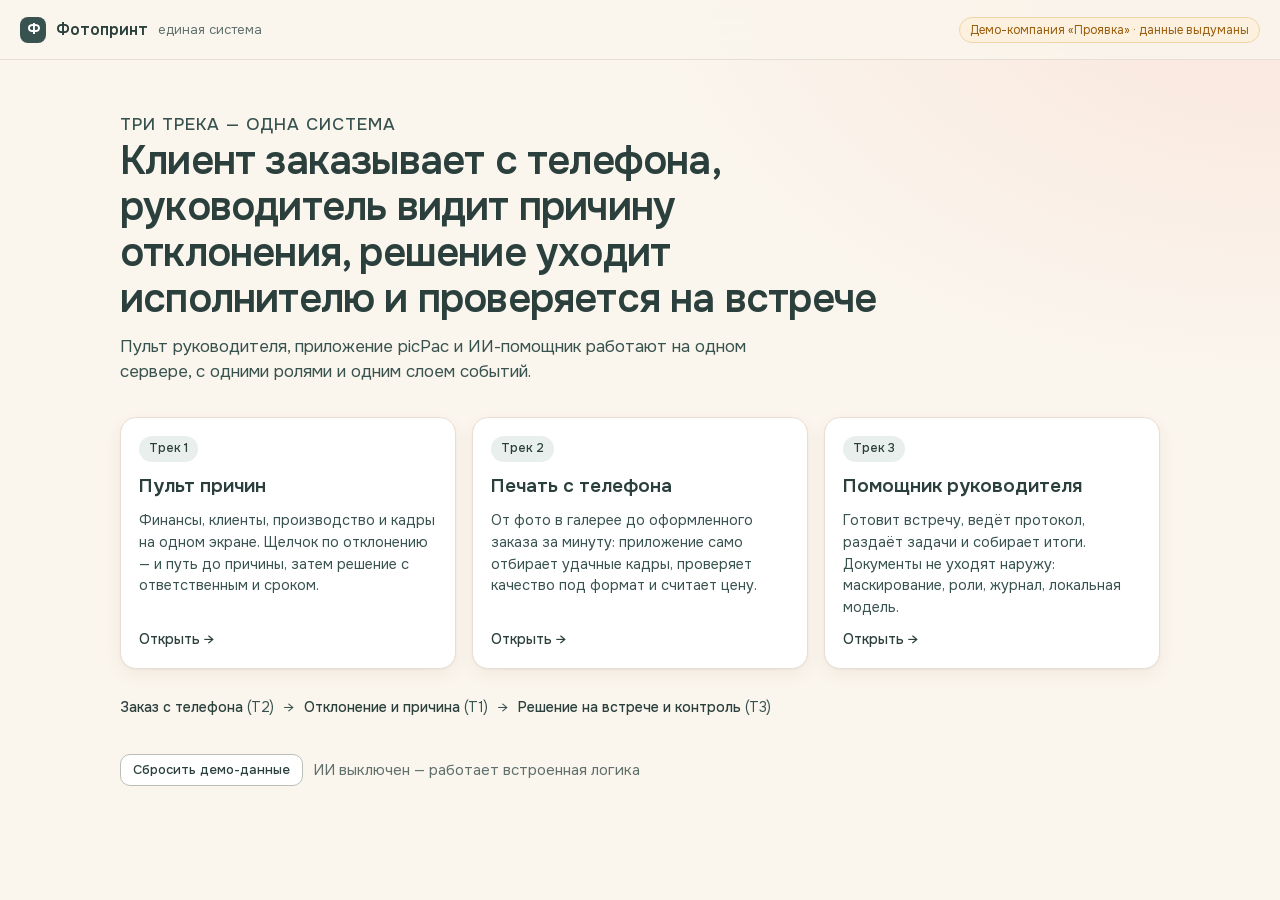
==== index.html @ 15858783 "Единая система для «Фотопринт»: основа пульта, приложения picPac и помощника Общий сервер со входом " ====
<!doctype html>
<html lang="ru">
<head>
<meta charset="utf-8">
<meta name="viewport" content="width=device-width, initial-scale=1">
<title>Фотопринт · единая система</title>
<link rel="stylesheet" href="/shared/fonts/fonts.css">
<link rel="stylesheet" href="/shared/ui.css">
<style>
  main { max-width: 1080px; margin: 0 auto; padding: 40px 20px 60px; }
  .hero h1 { font-size: clamp(28px, 4vw, 40px); line-height: 1.15; font-weight: 600; letter-spacing: -.02em; max-width: 760px; }
  .hero p { margin-top: 12px; font-size: 17px; color: var(--ink2); max-width: 680px; }
  .tracks { margin-top: 32px; display: grid; grid-template-columns: repeat(3, 1fr); gap: 16px; }
  .track { display: flex; flex-direction: column; gap: 10px; text-decoration: none; color: inherit; transition: transform .15s var(--ease), box-shadow .15s; }
  .track:hover { transform: translateY(-2px); box-shadow: var(--pop); }
  .track .chip { align-self: flex-start; }
  .track h2 { font-size: 19px; font-weight: 600; }
  .track p { color: var(--ink2); font-size: 14.5px; flex: 1; }
  .track .go { color: var(--accent-ink); font-weight: 500; font-size: 14px; }
  .flow { margin-top: 28px; display: grid; grid-template-columns: repeat(5, auto); align-items: center; gap: 10px; justify-content: start; font-size: 14px; color: var(--ink2); }
  .flow b { color: var(--ink); font-weight: 500; }
  .foot { margin-top: 36px; display: flex; gap: 10px; flex-wrap: wrap; align-items: center; }
  @media (max-width: 860px) { .tracks { grid-template-columns: 1fr; } .flow { grid-template-columns: 1fr; } .flow .arr { display: none; } }
</style>
</head>
<body>
<header class="topbar">
  <a class="brand" href="/"><span class="brand-dot">Ф</span>Фотопринт <small>единая система</small></a>
  <span class="spacer"></span>
  <span class="demo-badge">Демо-компания «Проявка» · данные выдуманы</span>
</header>
<main>
  <section class="hero">
    <p class="eyebrow">Три трека — одна система</p>
    <h1>Клиент заказывает с телефона, руководитель видит причину отклонения, решение уходит исполнителю и проверяется на встрече</h1>
    <p>Пульт руководителя, приложение picPac и ИИ-помощник работают на одном сервере, с одними ролями и одним слоем событий.</p>
  </section>

  <div class="tracks">
    <a class="card track" href="/t1/">
      <span class="chip chip-accent">Трек 1</span>
      <h2>Пульт причин</h2>
      <p>Финансы, клиенты, производство и кадры на одном экране. Щелчок по отклонению — и путь до причины, затем решение с ответственным и сроком.</p>
      <span class="go">Открыть →</span>
    </a>
    <a class="card track" href="/t2/">
      <span class="chip chip-accent">Трек 2</span>
      <h2>Печать с телефона</h2>
      <p>От фото в галерее до оформленного заказа за минуту: приложение само отбирает удачные кадры, проверяет качество под формат и считает цену.</p>
      <span class="go">Открыть →</span>
    </a>
    <a class="card track" href="/t3/">
      <span class="chip chip-accent">Трек 3</span>
      <h2>Помощник руководителя</h2>
      <p>Готовит встречу, ведёт протокол, раздаёт задачи и собирает итоги. Документы не уходят наружу: маскирование, роли, журнал, локальная модель.</p>
      <span class="go">Открыть →</span>
    </a>
  </div>

  <div class="flow" aria-label="Как связаны треки">
    <span><b>Заказ с телефона</b> (Т2)</span><span class="arr">→</span>
    <span><b>Отклонение и причина</b> (Т1)</span><span class="arr">→</span>
    <span><b>Решение на встрече и контроль</b> (Т3)</span>
  </div>

  <div class="foot">
    <button class="btn btn-sm" id="reset">Сбросить демо-данные</button>
    <span class="faint" id="ai">Проверяю ИИ…</span>
  </div>
</main>
<script src="/shared/company.js"></script>
<script src="/shared/api.js"></script>
<script>
  api.health().then((h) => {
    const m = { cloud: 'ИИ: облако (' + (h.cloud_model || '') + ')', local: 'ИИ: локальная модель', off: 'ИИ выключен — работает встроенная логика' };
    document.getElementById('ai').textContent = m[h.mode] || 'Сервер не отвечает';
  });
  document.getElementById('reset').onclick = async () => { await api.reset(); toast('Демо-данные восстановлены'); };
</script>
</body>
</html>
---- shared/fonts/fonts.css ----
/* Onest и JetBrains Mono (SIL Open Font License 1.1) — копия с Google Fonts на своём сервере:
   посетитель не отправляет свой IP в Google. Браузер качает только нужные алфавиты (unicode-range). */
/* cyrillic-ext */
@font-face {
  font-family: 'JetBrains Mono';
  font-style: normal;
  font-weight: 400;
  font-display: swap;
  src: url(./jetbrainsmono-a07c36cf8a.woff2) format('woff2');
  unicode-range: U+0460-052F, U+1C80-1C8A, U+20B4, U+2DE0-2DFF, U+A640-A69F, U+FE2E-FE2F;
}
/* cyrillic */
@font-face {
  font-family: 'JetBrains Mono';
  font-style: normal;
  font-weight: 400;
  font-display: swap;
  src: url(./jetbrainsmono-add2d251bd.woff2) format('woff2');
  unicode-range: U+0301, U+0400-045F, U+0490-0491, U+04B0-04B1, U+2116;
}
/* greek */
@font-face {
  font-family: 'JetBrains Mono';
  font-style: normal;
  font-weight: 400;
  font-display: swap;
  src: url(./jetbrainsmono-2565db8a3e.woff2) format('woff2');
  unicode-range: U+0370-0377, U+037A-037F, U+0384-038A, U+038C, U+038E-03A1, U+03A3-03FF;
}
/* vietnamese */
@font-face {
  font-family: 'JetBrains Mono';
  font-style: normal;
  font-weight: 400;
  font-display: swap;
  src: url(./jetbrainsmono-856c310c71.woff2) format('woff2');
  unicode-range: U+0102-0103, U+0110-0111, U+0128-0129, U+0168-0169, U+01A0-01A1, U+01AF-01B0, U+0300-0301, U+0303-0304, U+0308-0309, U+0323, U+0329, U+1EA0-1EF9, U+20AB;
}
/* latin-ext */
@font-face {
  font-family: 'JetBrains Mono';
  font-style: normal;
  font-weight: 400;
  font-display: swap;
  src: url(./jetbrainsmono-9326b4c9bf.woff2) format('woff2');
  unicode-range: U+0100-02BA, U+02BD-02C5, U+02C7-02CC, U+02CE-02D7, U+02DD-02FF, U+0304, U+0308, U+0329, U+1D00-1DBF, U+1E00-1E9F, U+1EF2-1EFF, U+2020, U+20A0-20AB, U+20AD-20C4, U+2113, U+2C60-2C7F, U+A720-A7FF;
}
/* latin */
@font-face {
  font-family: 'JetBrains Mono';
  font-style: normal;
  font-weight: 400;
  font-display: swap;
  src: url(./jetbrainsmono-b87346fdc7.woff2) format('woff2');
  unicode-range: U+0000-00FF, U+0131, U+0152-0153, U+02BB-02BC, U+02C6, U+02DA, U+02DC, U+0304, U+0308, U+0329, U+2000-206F, U+20AC, U+2122, U+2191, U+2193, U+2212, U+2215, U+FEFF, U+FFFD;
}
/* cyrillic-ext */
@font-face {
  font-family: 'JetBrains Mono';
  font-style: normal;
  font-weight: 500;
  font-display: swap;
  src: url(./jetbrainsmono-a07c36cf8a.woff2) format('woff2');
  unicode-range: U+0460-052F, U+1C80-1C8A, U+20B4, U+2DE0-2DFF, U+A640-A69F, U+FE2E-FE2F;
}
/* cyrillic */
@font-face {
  font-family: 'JetBrains Mono';
  font-style: normal;
  font-weight: 500;
  font-display: swap;
  src: url(./jetbrainsmono-add2d251bd.woff2) format('woff2');
  unicode-range: U+0301, U+0400-045F, U+0490-0491, U+04B0-04B1, U+2116;
}
/* greek */
@font-face {
  font-family: 'JetBrains Mono';
  font-style: normal;
  font-weight: 500;
  font-display: swap;
  src: url(./jetbrainsmono-2565db8a3e.woff2) format('woff2');
  unicode-range: U+0370-0377, U+037A-037F, U+0384-038A, U+038C, U+038E-03A1, U+03A3-03FF;
}
/* vietnamese */
@font-face {
  font-family: 'JetBrains Mono';
  font-style: normal;
  font-weight: 500;
  font-display: swap;
  src: url(./jetbrainsmono-856c310c71.woff2) format('woff2');
  unicode-range: U+0102-0103, U+0110-0111, U+0128-0129, U+0168-0169, U+01A0-01A1, U+01AF-01B0, U+0300-0301, U+0303-0304, U+0308-0309, U+0323, U+0329, U+1EA0-1EF9, U+20AB;
}
/* latin-ext */
@font-face {
  font-family: 'JetBrains Mono';
  font-style: normal;
  font-weight: 500;
  font-display: swap;
  src: url(./jetbrainsmono-9326b4c9bf.woff2) format('woff2');
  unicode-range: U+0100-02BA, U+02BD-02C5, U+02C7-02CC, U+02CE-02D7, U+02DD-02FF, U+0304, U+0308, U+0329, U+1D00-1DBF, U+1E00-1E9F, U+1EF2-1EFF, U+2020, U+20A0-20AB, U+20AD-20C4, U+2113, U+2C60-2C7F, U+A720-A7FF;
}
/* latin */
@font-face {
  font-family: 'JetBrains Mono';
  font-style: normal;
  font-weight: 500;
  font-display: swap;
  src: url(./jetbrainsmono-b87346fdc7.woff2) format('woff2');
  unicode-range: U+0000-00FF, U+0131, U+0152-0153, U+02BB-02BC, U+02C6, U+02DA, U+02DC, U+0304, U+0308, U+0329, U+2000-206F, U+20AC, U+2122, U+2191, U+2193, U+2212, U+2215, U+FEFF, U+FFFD;
}
/* cyrillic-ext */
@font-face {
  font-family: 'Onest';
  font-style: normal;
  font-weight: 400;
  font-display: swap;
  src: url(./onest-89f1413db5.woff2) format('woff2');
  unicode-range: U+0460-052F, U+1C80-1C8A, U+20B4, U+2DE0-2DFF, U+A640-A69F, U+FE2E-FE2F;
}
/* cyrillic */
@font-face {
  font-family: 'Onest';
  font-style: normal;
  font-weight: 400;
  font-display: swap;
  src: url(./onest-4fc8d91a02.woff2) format('woff2');
  unicode-range: U+0301, U+0400-045F, U+0490-0491, U+04B0-04B1, U+2116;
}
/* math */
@font-face {
  font-family: 'Onest';
  font-style: normal;
  font-weight: 400;
  font-display: swap;
  src: url(./onest-bcf4e4c9ef.woff2) format('woff2');
  unicode-range: U+0302-0303, U+0305, U+0307-0308, U+0310, U+0312, U+0315, U+031A, U+0326-0327, U+032C, U+032F-0330, U+0332-0333, U+0338, U+033A, U+0346, U+034D, U+0391-03A1, U+03A3-03A9, U+03B1-03C9, U+03D1, U+03D5-03D6, U+03F0-03F1, U+03F4-03F5, U+2016-2017, U+2034-2038, U+203C, U+2040, U+2043, U+2047, U+2050, U+2057, U+205F, U+2070-2071, U+2074-209F, U+20D0-20DC, U+20E1, U+20E5-20EF, U+2100-2112, U+2114-2115, U+2117-2121, U+2123-214F, U+2190, U+2192, U+2194-21AE, U+21B0-21E5, U+21F1-21F2, U+21F4-2211, U+2213-2214, U+2216-22FF, U+2308-230B, U+2310, U+2319, U+231C-2321, U+2336-237A, U+237C, U+2395, U+239B-23B7, U+23D0, U+23DC-23E1, U+2474-2475, U+25AF, U+25B3, U+25B7, U+25BD, U+25C1, U+25CA, U+25CC, U+25FB, U+266D-266F, U+27C0-27FF, U+2900-2AFF, U+2B0E-2B11, U+2B30-2B4C, U+2BFE, U+3030, U+FF5B, U+FF5D, U+1D400-1D7FF, U+1EE00-1EEFF;
}
/* symbols */
@font-face {
  font-family: 'Onest';
  font-style: normal;
  font-weight: 400;
  font-display: swap;
  src: url(./onest-834255de0c.woff2) format('woff2');
  unicode-range: U+0001-000C, U+000E-001F, U+007F-009F, U+20DD-20E0, U+20E2-20E4, U+2150-218F, U+2190, U+2192, U+2194-2199, U+21AF, U+21E6-21F0, U+21F3, U+2218-2219, U+2299, U+22C4-22C6, U+2300-243F, U+2440-244A, U+2460-24FF, U+25A0-27BF, U+2800-28FF, U+2921-2922, U+2981, U+29BF, U+29EB, U+2B00-2BFF, U+4DC0-4DFF, U+FFF9-FFFB, U+10140-1018E, U+10190-1019C, U+101A0, U+101D0-101FD, U+102E0-102FB, U+10E60-10E7E, U+1D2C0-1D2D3, U+1D2E0-1D37F, U+1F000-1F0FF, U+1F100-1F1AE, U+1F1E6-1F1FF, U+1F30D-1F30F, U+1F315, U+1F31C, U+1F31E, U+1F320-1F32C, U+1F336, U+1F378, U+1F37D, U+1F382, U+1F393-1F39F, U+1F3A7-1F3A8, U+1F3AC-1F3AF, U+1F3C2, U+1F3C4-1F3C6, U+1F3CA-1F3CE, U+1F3D4-1F3E0, U+1F3ED, U+1F3F1-1F3F3, U+1F3F5-1F3F7, U+1F408, U+1F415, U+1F41F, U+1F426, U+1F43F, U+1F441-1F442, U+1F444, U+1F446-1F449, U+1F44C-1F44E, U+1F453, U+1F46A, U+1F47D, U+1F4A3, U+1F4B0, U+1F4B3, U+1F4B9, U+1F4BB, U+1F4BF, U+1F4C8-1F4CB, U+1F4D6, U+1F4DA, U+1F4DF, U+1F4E3-1F4E6, U+1F4EA-1F4ED, U+1F4F7, U+1F4F9-1F4FB, U+1F4FD-1F4FE, U+1F503, U+1F507-1F50B, U+1F50D, U+1F512-1F513, U+1F53E-1F54A, U+1F54F-1F5FA, U+1F610, U+1F650-1F67F, U+1F687, U+1F68D, U+1F691, U+1F694, U+1F698, U+1F6AD, U+1F6B2, U+1F6B9-1F6BA, U+1F6BC, U+1F6C6-1F6CF, U+1F6D3-1F6D7, U+1F6E0-1F6EA, U+1F6F0-1F6F3, U+1F6F7-1F6FC, U+1F700-1F80B, U+1F810-1F847, U+1F850-1F859, U+1F860-1F887, U+1F890-1F8AD, U+1F8B0-1F8BB, U+1F8C0-1F8C1, U+1F8D0-1F8D8, U+1F900-1F90B, U+1F93B, U+1F946, U+1F984, U+1F996, U+1F9E9, U+1FA00-1FA6F, U+1FA70-1FA7C, U+1FA80-1FAC6, U+1FAC8, U+1FACC-1FADD, U+1FADF-1FAEB, U+1FAEF-1FAFA, U+1FB00-1FBFF;
}
/* vietnamese */
@font-face {
  font-family: 'Onest';
  font-style: normal;
  font-weight: 400;
  font-display: swap;
  src: url(./onest-61f5ef9f5d.woff2) format('woff2');
  unicode-range: U+0102-0103, U+0110-0111, U+0128-0129, U+0168-0169, U+01A0-01A1, U+01AF-01B0, U+0300-0301, U+0303-0304, U+0308-0309, U+0323, U+0329, U+1EA0-1EF9, U+20AB;
}
/* latin-ext */
@font-face {
  font-family: 'Onest';
  font-style: normal;
  font-weight: 400;
  font-display: swap;
  src: url(./onest-7e511d1b0c.woff2) format('woff2');
  unicode-range: U+0100-02BA, U+02BD-02C5, U+02C7-02CC, U+02CE-02D7, U+02DD-02FF, U+0304, U+0308, U+0329, U+1D00-1DBF, U+1E00-1E9F, U+1EF2-1EFF, U+2020, U+20A0-20AB, U+20AD-20C4, U+2113, U+2C60-2C7F, U+A720-A7FF;
}
/* latin */
@font-face {
  font-family: 'Onest';
  font-style: normal;
  font-weight: 400;
  font-display: swap;
  src: url(./onest-2baf13803b.woff2) format('woff2');
  unicode-range: U+0000-00FF, U+0131, U+0152-0153, U+02BB-02BC, U+02C6, U+02DA, U+02DC, U+0304, U+0308, U+0329, U+2000-206F, U+20AC, U+2122, U+2191, U+2193, U+2212, U+2215, U+FEFF, U+FFFD;
}
/* cyrillic-ext */
@font-face {
  font-family: 'Onest';
  font-style: normal;
  font-weight: 500;
  font-display: swap;
  src: url(./onest-89f1413db5.woff2) format('woff2');
  unicode-range: U+0460-052F, U+1C80-1C8A, U+20B4, U+2DE0-2DFF, U+A640-A69F, U+FE2E-FE2F;
}
/* cyrillic */
@font-face {
  font-family: 'Onest';
  font-style: normal;
  font-weight: 500;
  font-display: swap;
  src: url(./onest-4fc8d91a02.woff2) format('woff2');
  unicode-range: U+0301, U+0400-045F, U+0490-0491, U+04B0-04B1, U+2116;
}
/* math */
@font-face {
  font-family: 'Onest';
  font-style: normal;
  font-weight: 500;
  font-display: swap;
  src: url(./onest-bcf4e4c9ef.woff2) format('woff2');
  unicode-range: U+0302-0303, U+0305, U+0307-0308, U+0310, U+0312, U+0315, U+031A, U+0326-0327, U+032C, U+032F-0330, U+0332-0333, U+0338, U+033A, U+0346, U+034D, U+0391-03A1, U+03A3-03A9, U+03B1-03C9, U+03D1, U+03D5-03D6, U+03F0-03F1, U+03F4-03F5, U+2016-2017, U+2034-2038, U+203C, U+2040, U+2043, U+2047, U+2050, U+2057, U+205F, U+2070-2071, U+2074-209F, U+20D0-20DC, U+20E1, U+20E5-20EF, U+2100-2112, U+2114-2115, U+2117-2121, U+2123-214F, U+2190, U+2192, U+2194-21AE, U+21B0-21E5, U+21F1-21F2, U+21F4-2211, U+2213-2214, U+2216-22FF, U+2308-230B, U+2310, U+2319, U+231C-2321, U+2336-237A, U+237C, U+2395, U+239B-23B7, U+23D0, U+23DC-23E1, U+2474-2475, U+25AF, U+25B3, U+25B7, U+25BD, U+25C1, U+25CA, U+25CC, U+25FB, U+266D-266F, U+27C0-27FF, U+2900-2AFF, U+2B0E-2B11, U+2B30-2B4C, U+2BFE, U+3030, U+FF5B, U+FF5D, U+1D400-1D7FF, U+1EE00-1EEFF;
}
/* symbols */
@font-face {
  font-family: 'Onest';
  font-style: normal;
  font-weight: 500;
  font-display: swap;
  src: url(./onest-834255de0c.woff2) format('woff2');
  unicode-range: U+0001-000C, U+000E-001F, U+007F-009F, U+20DD-20E0, U+20E2-20E4, U+2150-218F, U+2190, U+2192, U+2194-2199, U+21AF, U+21E6-21F0, U+21F3, U+2218-2219, U+2299, U+22C4-22C6, U+2300-243F, U+2440-244A, U+2460-24FF, U+25A0-27BF, U+2800-28FF, U+2921-2922, U+2981, U+29BF, U+29EB, U+2B00-2BFF, U+4DC0-4DFF, U+FFF9-FFFB, U+10140-1018E, U+10190-1019C, U+101A0, U+101D0-101FD, U+102E0-102FB, U+10E60-10E7E, U+1D2C0-1D2D3, U+1D2E0-1D37F, U+1F000-1F0FF, U+1F100-1F1AE, U+1F1E6-1F1FF, U+1F30D-1F30F, U+1F315, U+1F31C, U+1F31E, U+1F320-1F32C, U+1F336, U+1F378, U+1F37D, U+1F382, U+1F393-1F39F, U+1F3A7-1F3A8, U+1F3AC-1F3AF, U+1F3C2, U+1F3C4-1F3C6, U+1F3CA-1F3CE, U+1F3D4-1F3E0, U+1F3ED, U+1F3F1-1F3F3, U+1F3F5-1F3F7, U+1F408, U+1F415, U+1F41F, U+1F426, U+1F43F, U+1F441-1F442, U+1F444, U+1F446-1F449, U+1F44C-1F44E, U+1F453, U+1F46A, U+1F47D, U+1F4A3, U+1F4B0, U+1F4B3, U+1F4B9, U+1F4BB, U+1F4BF, U+1F4C8-1F4CB, U+1F4D6, U+1F4DA, U+1F4DF, U+1F4E3-1F4E6, U+1F4EA-1F4ED, U+1F4F7, U+1F4F9-1F4FB, U+1F4FD-1F4FE, U+1F503, U+1F507-1F50B, U+1F50D, U+1F512-1F513, U+1F53E-1F54A, U+1F54F-1F5FA, U+1F610, U+1F650-1F67F, U+1F687, U+1F68D, U+1F691, U+1F694, U+1F698, U+1F6AD, U+1F6B2, U+1F6B9-1F6BA, U+1F6BC, U+1F6C6-1F6CF, U+1F6D3-1F6D7, U+1F6E0-1F6EA, U+1F6F0-1F6F3, U+1F6F7-1F6FC, U+1F700-1F80B, U+1F810-1F847, U+1F850-1F859, U+1F860-1F887, U+1F890-1F8AD, U+1F8B0-1F8BB, U+1F8C0-1F8C1, U+1F8D0-1F8D8, U+1F900-1F90B, U+1F93B, U+1F946, U+1F984, U+1F996, U+1F9E9, U+1FA00-1FA6F, U+1FA70-1FA7C, U+1FA80-1FAC6, U+1FAC8, U+1FACC-1FADD, U+1FADF-1FAEB, U+1FAEF-1FAFA, U+1FB00-1FBFF;
}
/* vietnamese */
@font-face {
  font-family: 'Onest';
  font-style: normal;
  font-weight: 500;
  font-display: swap;
  src: url(./onest-61f5ef9f5d.woff2) format('woff2');
  unicode-range: U+0102-0103, U+0110-0111, U+0128-0129, U+0168-0169, U+01A0-01A1, U+01AF-01B0, U+0300-0301, U+0303-0304, U+0308-0309, U+0323, U+0329, U+1EA0-1EF9, U+20AB;
}
/* latin-ext */
@font-face {
  font-family: 'Onest';
  font-style: normal;
  font-weight: 500;
  font-display: swap;
  src: url(./onest-7e511d1b0c.woff2) format('woff2');
  unicode-range: U+0100-02BA, U+02BD-02C5, U+02C7-02CC, U+02CE-02D7, U+02DD-02FF, U+0304, U+0308, U+0329, U+1D00-1DBF, U+1E00-1E9F, U+1EF2-1EFF, U+2020, U+20A0-20AB, U+20AD-20C4, U+2113, U+2C60-2C7F, U+A720-A7FF;
}
/* latin */
@font-face {
  font-family: 'Onest';
  font-style: normal;
  font-weight: 500;
  font-display: swap;
  src: url(./onest-2baf13803b.woff2) format('woff2');
  unicode-range: U+0000-00FF, U+0131, U+0152-0153, U+02BB-02BC, U+02C6, U+02DA, U+02DC, U+0304, U+0308, U+0329, U+2000-206F, U+20AC, U+2122, U+2191, U+2193, U+2212, U+2215, U+FEFF, U+FFFD;
}
/* cyrillic-ext */
@font-face {
  font-family: 'Onest';
  font-style: normal;
  font-weight: 600;
  font-display: swap;
  src: url(./onest-89f1413db5.woff2) format('woff2');
  unicode-range: U+0460-052F, U+1C80-1C8A, U+20B4, U+2DE0-2DFF, U+A640-A69F, U+FE2E-FE2F;
}
/* cyrillic */
@font-face {
  font-family: 'Onest';
  font-style: normal;
  font-weight: 600;
  font-display: swap;
  src: url(./onest-4fc8d91a02.woff2) format('woff2');
  unicode-range: U+0301, U+0400-045F, U+0490-0491, U+04B0-04B1, U+2116;
}
/* math */
@font-face {
  font-family: 'Onest';
  font-style: normal;
  font-weight: 600;
  font-display: swap;
  src: url(./onest-bcf4e4c9ef.woff2) format('woff2');
  unicode-range: U+0302-0303, U+0305, U+0307-0308, U+0310, U+0312, U+0315, U+031A, U+0326-0327, U+032C, U+032F-0330, U+0332-0333, U+0338, U+033A, U+0346, U+034D, U+0391-03A1, U+03A3-03A9, U+03B1-03C9, U+03D1, U+03D5-03D6, U+03F0-03F1, U+03F4-03F5, U+2016-2017, U+2034-2038, U+203C, U+2040, U+2043, U+2047, U+2050, U+2057, U+205F, U+2070-2071, U+2074-209F, U+20D0-20DC, U+20E1, U+20E5-20EF, U+2100-2112, U+2114-2115, U+2117-2121, U+2123-214F, U+2190, U+2192, U+2194-21AE, U+21B0-21E5, U+21F1-21F2, U+21F4-2211, U+2213-2214, U+2216-22FF, U+2308-230B, U+2310, U+2319, U+231C-2321, U+2336-237A, U+237C, U+2395, U+239B-23B7, U+23D0, U+23DC-23E1, U+2474-2475, U+25AF, U+25B3, U+25B7, U+25BD, U+25C1, U+25CA, U+25CC, U+25FB, U+266D-266F, U+27C0-27FF, U+2900-2AFF, U+2B0E-2B11, U+2B30-2B4C, U+2BFE, U+3030, U+FF5B, U+FF5D, U+1D400-1D7FF, U+1EE00-1EEFF;
}
/* symbols */
@font-face {
  font-family: 'Onest';
  font-style: normal;
  font-weight: 600;
  font-display: swap;
  src: url(./onest-834255de0c.woff2) format('woff2');
  unicode-range: U+0001-000C, U+000E-001F, U+007F-009F, U+20DD-20E0, U+20E2-20E4, U+2150-218F, U+2190, U+2192, U+2194-2199, U+21AF, U+21E6-21F0, U+21F3, U+2218-2219, U+2299, U+22C4-22C6, U+2300-243F, U+2440-244A, U+2460-24FF, U+25A0-27BF, U+2800-28FF, U+2921-2922, U+2981, U+29BF, U+29EB, U+2B00-2BFF, U+4DC0-4DFF, U+FFF9-FFFB, U+10140-1018E, U+10190-1019C, U+101A0, U+101D0-101FD, U+102E0-102FB, U+10E60-10E7E, U+1D2C0-1D2D3, U+1D2E0-1D37F, U+1F000-1F0FF, U+1F100-1F1AE, U+1F1E6-1F1FF, U+1F30D-1F30F, U+1F315, U+1F31C, U+1F31E, U+1F320-1F32C, U+1F336, U+1F378, U+1F37D, U+1F382, U+1F393-1F39F, U+1F3A7-1F3A8, U+1F3AC-1F3AF, U+1F3C2, U+1F3C4-1F3C6, U+1F3CA-1F3CE, U+1F3D4-1F3E0, U+1F3ED, U+1F3F1-1F3F3, U+1F3F5-1F3F7, U+1F408, U+1F415, U+1F41F, U+1F426, U+1F43F, U+1F441-1F442, U+1F444, U+1F446-1F449, U+1F44C-1F44E, U+1F453, U+1F46A, U+1F47D, U+1F4A3, U+1F4B0, U+1F4B3, U+1F4B9, U+1F4BB, U+1F4BF, U+1F4C8-1F4CB, U+1F4D6, U+1F4DA, U+1F4DF, U+1F4E3-1F4E6, U+1F4EA-1F4ED, U+1F4F7, U+1F4F9-1F4FB, U+1F4FD-1F4FE, U+1F503, U+1F507-1F50B, U+1F50D, U+1F512-1F513, U+1F53E-1F54A, U+1F54F-1F5FA, U+1F610, U+1F650-1F67F, U+1F687, U+1F68D, U+1F691, U+1F694, U+1F698, U+1F6AD, U+1F6B2, U+1F6B9-1F6BA, U+1F6BC, U+1F6C6-1F6CF, U+1F6D3-1F6D7, U+1F6E0-1F6EA, U+1F6F0-1F6F3, U+1F6F7-1F6FC, U+1F700-1F80B, U+1F810-1F847, U+1F850-1F859, U+1F860-1F887, U+1F890-1F8AD, U+1F8B0-1F8BB, U+1F8C0-1F8C1, U+1F8D0-1F8D8, U+1F900-1F90B, U+1F93B, U+1F946, U+1F984, U+1F996, U+1F9E9, U+1FA00-1FA6F, U+1FA70-1FA7C, U+1FA80-1FAC6, U+1FAC8, U+1FACC-1FADD, U+1FADF-1FAEB, U+1FAEF-1FAFA, U+1FB00-1FBFF;
}
/* vietnamese */
@font-face {
  font-family: 'Onest';
  font-style: normal;
  font-weight: 600;
  font-display: swap;
  src: url(./onest-61f5ef9f5d.woff2) format('woff2');
  unicode-range: U+0102-0103, U+0110-0111, U+0128-0129, U+0168-0169, U+01A0-01A1, U+01AF-01B0, U+0300-0301, U+0303-0304, U+0308-0309, U+0323, U+0329, U+1EA0-1EF9, U+20AB;
}
/* latin-ext */
@font-face {
  font-family: 'Onest';
  font-style: normal;
  font-weight: 600;
  font-display: swap;
  src: url(./onest-7e511d1b0c.woff2) format('woff2');
  unicode-range: U+0100-02BA, U+02BD-02C5, U+02C7-02CC, U+02CE-02D7, U+02DD-02FF, U+0304, U+0308, U+0329, U+1D00-1DBF, U+1E00-1E9F, U+1EF2-1EFF, U+2020, U+20A0-20AB, U+20AD-20C4, U+2113, U+2C60-2C7F, U+A720-A7FF;
}
/* latin */
@font-face {
  font-family: 'Onest';
  font-style: normal;
  font-weight: 600;
  font-display: swap;
  src: url(./onest-2baf13803b.woff2) format('woff2');
  unicode-range: U+0000-00FF, U+0131, U+0152-0153, U+02BB-02BC, U+02C6, U+02DA, U+02DC, U+0304, U+0308, U+0329, U+2000-206F, U+20AC, U+2122, U+2191, U+2193, U+2212, U+2215, U+FEFF, U+FFFD;
}
/* cyrillic-ext */
@font-face {
  font-family: 'Onest';
  font-style: normal;
  font-weight: 700;
  font-display: swap;
  src: url(./onest-89f1413db5.woff2) format('woff2');
  unicode-range: U+0460-052F, U+1C80-1C8A, U+20B4, U+2DE0-2DFF, U+A640-A69F, U+FE2E-FE2F;
}
/* cyrillic */
@font-face {
  font-family: 'Onest';
  font-style: normal;
  font-weight: 700;
  font-display: swap;
  src: url(./onest-4fc8d91a02.woff2) format('woff2');
  unicode-range: U+0301, U+0400-045F, U+0490-0491, U+04B0-04B1, U+2116;
}
/* math */
@font-face {
  font-family: 'Onest';
  font-style: normal;
  font-weight: 700;
  font-display: swap;
  src: url(./onest-bcf4e4c9ef.woff2) format('woff2');
  unicode-range: U+0302-0303, U+0305, U+0307-0308, U+0310, U+0312, U+0315, U+031A, U+0326-0327, U+032C, U+032F-0330, U+0332-0333, U+0338, U+033A, U+0346, U+034D, U+0391-03A1, U+03A3-03A9, U+03B1-03C9, U+03D1, U+03D5-03D6, U+03F0-03F1, U+03F4-03F5, U+2016-2017, U+2034-2038, U+203C, U+2040, U+2043, U+2047, U+2050, U+2057, U+205F, U+2070-2071, U+2074-209F, U+20D0-20DC, U+20E1, U+20E5-20EF, U+2100-2112, U+2114-2115, U+2117-2121, U+2123-214F, U+2190, U+2192, U+2194-21AE, U+21B0-21E5, U+21F1-21F2, U+21F4-2211, U+2213-2214, U+2216-22FF, U+2308-230B, U+2310, U+2319, U+231C-2321, U+2336-237A, U+237C, U+2395, U+239B-23B7, U+23D0, U+23DC-23E1, U+2474-2475, U+25AF, U+25B3, U+25B7, U+25BD, U+25C1, U+25CA, U+25CC, U+25FB, U+266D-266F, U+27C0-27FF, U+2900-2AFF, U+2B0E-2B11, U+2B30-2B4C, U+2BFE, U+3030, U+FF5B, U+FF5D, U+1D400-1D7FF, U+1EE00-1EEFF;
}
/* symbols */
@font-face {
  font-family: 'Onest';
  font-style: normal;
  font-weight: 700;
  font-display: swap;
  src: url(./onest-834255de0c.woff2) format('woff2');
  unicode-range: U+0001-000C, U+000E-001F, U+007F-009F, U+20DD-20E0, U+20E2-20E4, U+2150-218F, U+2190, U+2192, U+2194-2199, U+21AF, U+21E6-21F0, U+21F3, U+2218-2219, U+2299, U+22C4-22C6, U+2300-243F, U+2440-244A, U+2460-24FF, U+25A0-27BF, U+2800-28FF, U+2921-2922, U+2981, U+29BF, U+29EB, U+2B00-2BFF, U+4DC0-4DFF, U+FFF9-FFFB, U+10140-1018E, U+10190-1019C, U+101A0, U+101D0-101FD, U+102E0-102FB, U+10E60-10E7E, U+1D2C0-1D2D3, U+1D2E0-1D37F, U+1F000-1F0FF, U+1F100-1F1AE, U+1F1E6-1F1FF, U+1F30D-1F30F, U+1F315, U+1F31C, U+1F31E, U+1F320-1F32C, U+1F336, U+1F378, U+1F37D, U+1F382, U+1F393-1F39F, U+1F3A7-1F3A8, U+1F3AC-1F3AF, U+1F3C2, U+1F3C4-1F3C6, U+1F3CA-1F3CE, U+1F3D4-1F3E0, U+1F3ED, U+1F3F1-1F3F3, U+1F3F5-1F3F7, U+1F408, U+1F415, U+1F41F, U+1F426, U+1F43F, U+1F441-1F442, U+1F444, U+1F446-1F449, U+1F44C-1F44E, U+1F453, U+1F46A, U+1F47D, U+1F4A3, U+1F4B0, U+1F4B3, U+1F4B9, U+1F4BB, U+1F4BF, U+1F4C8-1F4CB, U+1F4D6, U+1F4DA, U+1F4DF, U+1F4E3-1F4E6, U+1F4EA-1F4ED, U+1F4F7, U+1F4F9-1F4FB, U+1F4FD-1F4FE, U+1F503, U+1F507-1F50B, U+1F50D, U+1F512-1F513, U+1F53E-1F54A, U+1F54F-1F5FA, U+1F610, U+1F650-1F67F, U+1F687, U+1F68D, U+1F691, U+1F694, U+1F698, U+1F6AD, U+1F6B2, U+1F6B9-1F6BA, U+1F6BC, U+1F6C6-1F6CF, U+1F6D3-1F6D7, U+1F6E0-1F6EA, U+1F6F0-1F6F3, U+1F6F7-1F6FC, U+1F700-1F80B, U+1F810-1F847, U+1F850-1F859, U+1F860-1F887, U+1F890-1F8AD, U+1F8B0-1F8BB, U+1F8C0-1F8C1, U+1F8D0-1F8D8, U+1F900-1F90B, U+1F93B, U+1F946, U+1F984, U+1F996, U+1F9E9, U+1FA00-1FA6F, U+1FA70-1FA7C, U+1FA80-1FAC6, U+1FAC8, U+1FACC-1FADD, U+1FADF-1FAEB, U+1FAEF-1FAFA, U+1FB00-1FBFF;
}
/* vietnamese */
@font-face {
  font-family: 'Onest';
  font-style: normal;
  font-weight: 700;
  font-display: swap;
  src: url(./onest-61f5ef9f5d.woff2) format('woff2');
  unicode-range: U+0102-0103, U+0110-0111, U+0128-0129, U+0168-0169, U+01A0-01A1, U+01AF-01B0, U+0300-0301, U+0303-0304, U+0308-0309, U+0323, U+0329, U+1EA0-1EF9, U+20AB;
}
/* latin-ext */
@font-face {
  font-family: 'Onest';
  font-style: normal;
  font-weight: 700;
  font-display: swap;
  src: url(./onest-7e511d1b0c.woff2) format('woff2');
  unicode-range: U+0100-02BA, U+02BD-02C5, U+02C7-02CC, U+02CE-02D7, U+02DD-02FF, U+0304, U+0308, U+0329, U+1D00-1DBF, U+1E00-1E9F, U+1EF2-1EFF, U+2020, U+20A0-20AB, U+20AD-20C4, U+2113, U+2C60-2C7F, U+A720-A7FF;
}
/* latin */
@font-face {
  font-family: 'Onest';
  font-style: normal;
  font-weight: 700;
  font-display: swap;
  src: url(./onest-2baf13803b.woff2) format('woff2');
  unicode-range: U+0000-00FF, U+0131, U+0152-0153, U+02BB-02BC, U+02C6, U+02DA, U+02DC, U+0304, U+0308, U+0329, U+2000-206F, U+20AC, U+2122, U+2191, U+2193, U+2212, U+2215, U+FEFF, U+FFFD;
}
---- shared/ui.css ----
/* Общий стиль всей системы — светлый и спокойный, в цветах picPac (Onest, кремовый фон, зелёный и красный).
   Подключение: shared/fonts/fonts.css, затем shared/ui.css */
:root {
  /* Цвета сняты со светлой темы super.picpac.by: тёплый кремовый фон, тёмно-зелёный текст, фирменный красный.
     --accent (зелёный) — кнопки и ссылки в рабочих экранах; --brand (красный) — логотип и главная кнопка клиента.
     Красный не делаем основным в пульте: он занят статусом «плохо». */
  --bg: #FFFFFF; --canvas: #FAF5ED; --sunk: #F3ECE2;
  --ink: #2B403D; --ink2: #38524F; --ink3: #5F706C; --line: #E7DFD3; --line2: #BCBFB7;
  --accent: #38524F; --accent-ink: #2B403D; --accent-soft: #E9EFEC; --accent-line: #C3D1CC;
  --brand: #BD3434; --brand-ink: #9E2A2A; --brand-soft: #FBECEA; --brand-line: #F0C4BE;
  --warn: #9A5B0A; --warn-soft: #FBF1DE; --warn-line: #EFD5A6;
  --bad: #B42318; --bad-soft: #FDEEEB; --bad-line: #F4C7C0;
  --ok: #2F7D5B; --ok-soft: #E8F4EC; --ok-line: #BFE0CC;
  --tg-bg: #E7ECF1; --tg-out: #E2F4D2;
  --lift: 0 1px 2px rgba(56, 40, 30, .05), 0 6px 18px rgba(160, 70, 40, .06);
  --pop: 0 2px 6px rgba(56, 40, 30, .07), 0 18px 44px rgba(90, 50, 30, .16);
  --r-btn: 999px; --r-card: 16px; --r-sm: 10px; --r-panel: 24px;
  --sans: 'Onest', system-ui, -apple-system, 'Segoe UI', Roboto, Arial, sans-serif;
  --mono: 'JetBrains Mono', ui-monospace, Menlo, monospace;
  --ease: cubic-bezier(.2, .8, .2, 1);
}
*, *::before, *::after { box-sizing: border-box; }
html { -webkit-text-size-adjust: 100%; }
body { margin: 0; background: radial-gradient(900px 600px at 100% -5%, rgba(255, 120, 100, .13), transparent 70%) fixed, var(--canvas); color: var(--ink); font: 400 15px/1.5 var(--sans);
  -webkit-font-smoothing: antialiased; }
h1, h2, h3, h4, p, ul, ol, figure { margin: 0; }
ul, ol { padding: 0; list-style: none; }
button, input, select, textarea { font: inherit; color: inherit; }
a { color: var(--accent-ink); text-underline-offset: 3px; }
:focus-visible { outline: 3px solid var(--accent); outline-offset: 2px; border-radius: 6px; }
.num, .mono { font-family: var(--mono); font-variant-numeric: tabular-nums; letter-spacing: -.01em; }
.muted { color: var(--ink2); } .faint { color: var(--ink3); }
.hidden { display: none !important; }

/* верхняя полоса */
.topbar { position: sticky; top: 0; z-index: 20; display: flex; align-items: center; gap: 14px;
  height: 60px; padding: 0 20px; background: rgba(250,245,237,.86); backdrop-filter: blur(12px);
  border-bottom: 1px solid var(--line); }
.brand { display: flex; align-items: center; gap: 10px; font-weight: 600; font-size: 16px; color: var(--ink); text-decoration: none; }
.brand-dot { width: 26px; height: 26px; border-radius: 8px; background: var(--accent); display: grid; place-items: center;
  color: #fff; font-size: 14px; font-weight: 700; }
.brand small { font-weight: 400; color: var(--ink3); font-size: 13px; }
.topbar .spacer { flex: 1; }

/* кнопки */
.btn { display: inline-flex; align-items: center; justify-content: center; gap: 8px; min-height: 40px; padding: 0 16px;
  border-radius: var(--r-btn); border: 1px solid var(--line2); background: var(--bg); cursor: pointer; font-weight: 500;
  font-size: 14px; text-decoration: none; color: var(--ink); transition: background .15s, border-color .15s, transform .1s; }
.btn:hover { border-color: var(--ink3); }
.btn:active { transform: scale(.98); }
.btn-primary { background: var(--accent); border-color: var(--accent); color: #fff; }
.btn-primary:hover { background: var(--accent-ink); border-color: var(--accent-ink); }
.btn-ghost { border-color: transparent; background: transparent; }
.btn-ghost:hover { background: var(--sunk); border-color: transparent; }
.btn-sm { min-height: 32px; padding: 0 12px; font-size: 13px; border-radius: 10px; }
.btn-lg { min-height: 52px; padding: 0 22px; font-size: 16px; border-radius: 14px; }
.btn[disabled] { opacity: .5; pointer-events: none; }

/* карточки и сетки */
.card { background: var(--bg); border: 1px solid var(--line); border-radius: var(--r-card); padding: 18px; box-shadow: var(--lift); }
.card-flat { background: var(--bg); border: 1px solid var(--line); border-radius: var(--r-card); padding: 18px; }
.card h3 { font-size: 15px; font-weight: 600; }
.eyebrow { font-size: 12px; letter-spacing: .06em; text-transform: uppercase; color: var(--ink3); font-weight: 500; }
.row { display: flex; align-items: center; gap: 10px; }
.stack { display: flex; flex-direction: column; gap: 10px; }
.grid { display: grid; gap: 14px; }

/* статусы */
.chip { display: inline-flex; align-items: center; gap: 6px; height: 26px; padding: 0 10px; border-radius: 999px;
  font-size: 12.5px; font-weight: 500; background: var(--sunk); color: var(--ink2); white-space: nowrap; }
.chip-ok { background: var(--ok-soft); color: var(--ok); }
.chip-warn { background: var(--warn-soft); color: var(--warn); }
.chip-bad { background: var(--bad-soft); color: var(--bad); }
.chip-accent { background: var(--accent-soft); color: var(--accent-ink); }
.dot { width: 8px; height: 8px; border-radius: 50%; background: currentColor; flex: none; }
.delta-up { color: var(--ok); } .delta-down { color: var(--bad); } .delta-flat { color: var(--ink3); }

/* поля */
.field { display: flex; flex-direction: column; gap: 6px; }
.field label { font-size: 13px; color: var(--ink2); font-weight: 500; }
.input, .select, .textarea { width: 100%; min-height: 42px; padding: 10px 12px; border: 1px solid var(--line2);
  border-radius: var(--r-sm); background: var(--bg); font-size: 15px; }
.textarea { min-height: 90px; resize: vertical; line-height: 1.45; }
.input:focus, .select:focus, .textarea:focus { outline: none; border-color: var(--accent); box-shadow: 0 0 0 3px var(--accent-soft); }

/* вкладки */
.tabs { display: inline-flex; gap: 4px; padding: 4px; background: var(--sunk); border-radius: 12px; }
.tab { border: 0; background: transparent; padding: 7px 14px; border-radius: 9px; cursor: pointer; font-size: 14px; color: var(--ink2); font-weight: 500; }
.tab[aria-selected="true"] { background: var(--bg); color: var(--ink); box-shadow: var(--lift); }

/* таблица */
.table { width: 100%; border-collapse: collapse; font-size: 14px; }
.table th { text-align: left; font-weight: 500; color: var(--ink3); font-size: 12.5px; padding: 8px 10px; border-bottom: 1px solid var(--line); }
.table td { padding: 10px; border-bottom: 1px solid var(--line); vertical-align: top; }
.table tr:last-child td { border-bottom: 0; }

/* блок ответа помощника */
.ai-note { display: flex; gap: 12px; padding: 14px 16px; border-radius: 16px; background: var(--accent-soft); border: 1px solid var(--accent-line); }
.ai-ava { width: 30px; height: 30px; flex: none; border-radius: 50%; background: var(--accent); color: #fff;
  display: grid; place-items: center; font-weight: 700; font-size: 11.5px; letter-spacing: .02em; }
.ai-body { flex: 1; min-width: 0; }
.ai-src { font-size: 12px; color: var(--ink3); margin-top: 6px; }
.typing::after { content: '…'; animation: blink 1s steps(3) infinite; }
@keyframes blink { 50% { opacity: .3; } }

/* сообщение в Telegram (макет телефона) */
.tg { background: var(--tg-bg); border-radius: 18px; padding: 14px; display: flex; flex-direction: column; gap: 8px; }
.tg-head { display: flex; align-items: center; gap: 8px; font-size: 13px; font-weight: 600; color: var(--ink2); }
.tg-msg { align-self: flex-start; max-width: 92%; background: #fff; border-radius: 14px 14px 14px 4px; padding: 9px 12px;
  font-size: 14px; box-shadow: 0 1px 1px rgba(0,0,0,.06); white-space: pre-wrap; }
.tg-msg.out { align-self: flex-end; background: var(--tg-out); border-radius: 14px 14px 4px 14px; }
.tg-btns { display: grid; grid-template-columns: repeat(auto-fit, minmax(90px, 1fr)); gap: 6px; }
.tg-btn { background: rgba(255,255,255,.75); border: 0; border-radius: 10px; padding: 8px; font-size: 13px; font-weight: 500; color: var(--accent-ink); cursor: pointer; }

/* всплывающее уведомление */
.toast { position: fixed; left: 50%; bottom: 24px; transform: translate(-50%, 20px); opacity: 0; z-index: 100;
  background: var(--ink); color: #fff; padding: 12px 18px; border-radius: 14px; font-size: 14px; box-shadow: var(--pop);
  transition: opacity .2s, transform .25s var(--ease); pointer-events: none; max-width: calc(100vw - 32px); }
.toast.show { opacity: 1; transform: translate(-50%, 0); }

/* метка «демо-данные» */
.demo-badge { display: inline-flex; align-items: center; gap: 6px; font-size: 12px; color: var(--warn); background: var(--warn-soft);
  border: 1px solid var(--warn-line); border-radius: 999px; padding: 3px 10px; }

/* модальное окно */
.modal-back { position: fixed; inset: 0; background: rgba(20,24,31,.35); display: grid; place-items: center; z-index: 50; padding: 16px; }
.modal { background: var(--bg); border-radius: 22px; box-shadow: var(--pop); width: min(640px, 100%); max-height: calc(100vh - 32px); overflow: auto; padding: 22px; }

@media (prefers-reduced-motion: reduce) { *, *::before, *::after { animation: none !important; transition: none !important; } }
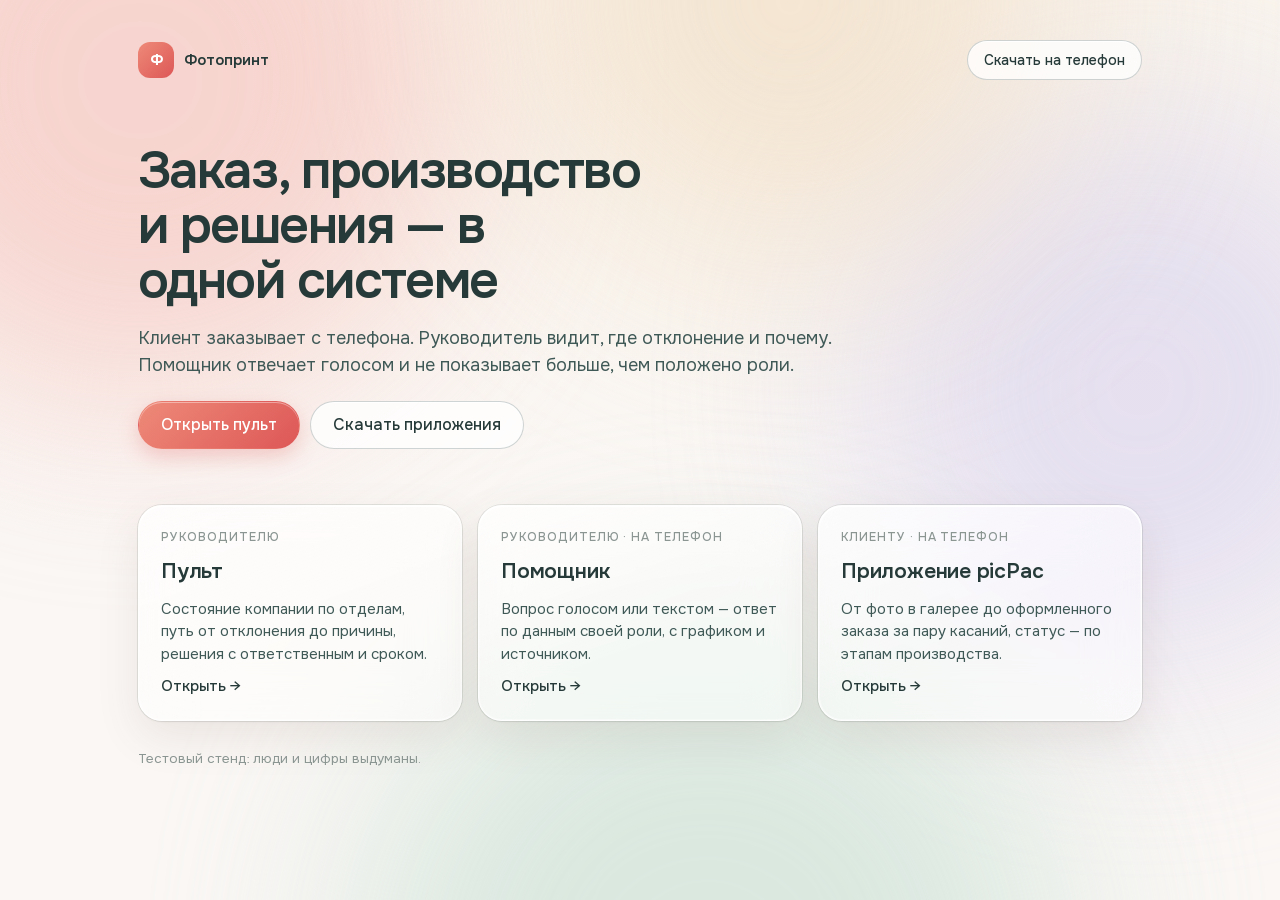
==== commit ee498879: "Стенд на сайте: модель по задаче, приложения на экран телефона, быстрый голос - ИИ-шлюз: режим «По з" ====
--- a/index.html
+++ b/index.html
@@ -2,80 +2,57 @@
 <html lang="ru">
 <head>
 <meta charset="utf-8">
-<meta name="viewport" content="width=device-width, initial-scale=1">
+<meta name="viewport" content="width=device-width, initial-scale=1, viewport-fit=cover">
+<meta name="theme-color" content="#FAF7F5">
 <title>Фотопринт · единая система</title>
+<meta name="description" content="Пульт руководителя, помощник и приложение picPac — одна система с общими ролями и данными.">
+<link rel="icon" type="image/png" href="/helper/icon-192.png">
 <link rel="stylesheet" href="/shared/fonts/fonts.css">
-<link rel="stylesheet" href="/shared/ui.css">
+<link rel="stylesheet" href="/shared/glass.css">
 <style>
-  main { max-width: 1080px; margin: 0 auto; padding: 40px 20px 60px; }
-  .hero h1 { font-size: clamp(28px, 4vw, 40px); line-height: 1.15; font-weight: 600; letter-spacing: -.02em; max-width: 760px; }
-  .hero p { margin-top: 12px; font-size: 17px; color: var(--ink2); max-width: 680px; }
-  .tracks { margin-top: 32px; display: grid; grid-template-columns: repeat(3, 1fr); gap: 16px; }
-  .track { display: flex; flex-direction: column; gap: 10px; text-decoration: none; color: inherit; transition: transform .15s var(--ease), box-shadow .15s; }
-  .track:hover { transform: translateY(-2px); box-shadow: var(--pop); }
-  .track .chip { align-self: flex-start; }
-  .track h2 { font-size: 19px; font-weight: 600; }
-  .track p { color: var(--ink2); font-size: 14.5px; flex: 1; }
-  .track .go { color: var(--accent-ink); font-weight: 500; font-size: 14px; }
-  .flow { margin-top: 28px; display: grid; grid-template-columns: repeat(5, auto); align-items: center; gap: 10px; justify-content: start; font-size: 14px; color: var(--ink2); }
-  .flow b { color: var(--ink); font-weight: 500; }
-  .foot { margin-top: 36px; display: flex; gap: 10px; flex-wrap: wrap; align-items: center; }
-  @media (max-width: 860px) { .tracks { grid-template-columns: 1fr; } .flow { grid-template-columns: 1fr; } .flow .arr { display: none; } }
+  main { max-width: 1040px; margin: 0 auto; padding: clamp(20px, 4vw, 40px) 18px calc(40px + env(safe-area-inset-bottom)); }
+  .top { display: flex; align-items: center; gap: 12px; margin-bottom: clamp(28px, 7vw, 64px); }
+  .top .name { display: inline-flex; align-items: center; gap: 10px; font-weight: 600; }
+  .mark { display: inline-grid; place-items: center; width: 36px; height: 36px; border-radius: 12px; background: var(--grad); color: #fff; font-weight: 700; }
+  .top .sp { flex: 1; }
+  h1 { font-size: clamp(30px, 5.4vw, 52px); line-height: 1.06; letter-spacing: -.03em; font-weight: 600; max-width: 17ch; text-wrap: balance; }
+  .lead { margin-top: 16px; color: var(--ink2); font-size: clamp(16px, 2vw, 18px); max-width: 58ch; text-wrap: pretty; }
+  .cta { margin-top: 22px; display: flex; gap: 10px; flex-wrap: wrap; }
+  .cta .btn { min-height: 48px; padding: 0 22px; font-size: 16px; }
+  .parts { margin-top: clamp(28px, 6vw, 56px); display: grid; grid-template-columns: repeat(3, 1fr); gap: 16px; }
+  .part { padding: 22px; display: flex; flex-direction: column; gap: 10px; color: inherit; text-decoration: none; transition: transform .2s var(--ease), box-shadow .2s var(--ease); }
+  .part small { color: var(--ink4); font-size: 12px; letter-spacing: .08em; text-transform: uppercase; font-weight: 500; }
+  .part h2 { font-size: 21px; font-weight: 600; letter-spacing: -.01em; }
+  .part p { color: var(--ink2); flex: 1; }
+  .part .go { color: var(--accent-ink); font-weight: 500; }
+  @media (hover: hover) { .part:hover { transform: translateY(-3px); box-shadow: var(--shine), 0 22px 54px rgba(120, 86, 66, .16), 0 0 0 1px var(--edge2); } }
+  .part:active { transform: scale(.985); }
+  .foot { margin-top: 28px; color: var(--ink4); font-size: 13.5px; display: flex; gap: 8px 18px; flex-wrap: wrap; }
+  @media (max-width: 820px) { .parts { grid-template-columns: 1fr; } }
 </style>
 </head>
 <body>
-<header class="topbar">
-  <a class="brand" href="/"><span class="brand-dot">Ф</span>Фотопринт <small>единая система</small></a>
-  <span class="spacer"></span>
-  <span class="demo-badge">Демо-компания «Проявка» · данные выдуманы</span>
-</header>
+<div class="aurora" aria-hidden="true"><i></i><i></i><i></i></div>
 <main>
-  <section class="hero">
-    <p class="eyebrow">Три трека — одна система</p>
-    <h1>Клиент заказывает с телефона, руководитель видит причину отклонения, решение уходит исполнителю и проверяется на встрече</h1>
-    <p>Пульт руководителя, приложение picPac и ИИ-помощник работают на одном сервере, с одними ролями и одним слоем событий.</p>
-  </section>
+  <div class="top"><span class="name"><span class="mark" aria-hidden="true">Ф</span>Фотопринт</span><span class="sp"></span><a class="btn" href="/get/">Скачать на телефон</a></div>
 
-  <div class="tracks">
-    <a class="card track" href="/t1/">
-      <span class="chip chip-accent">Трек 1</span>
-      <h2>Пульт причин</h2>
-      <p>Финансы, клиенты, производство и кадры на одном экране. Щелчок по отклонению — и путь до причины, затем решение с ответственным и сроком.</p>
-      <span class="go">Открыть →</span>
-    </a>
-    <a class="card track" href="/t2/">
-      <span class="chip chip-accent">Трек 2</span>
-      <h2>Печать с телефона</h2>
-      <p>От фото в галерее до оформленного заказа за минуту: приложение само отбирает удачные кадры, проверяет качество под формат и считает цену.</p>
-      <span class="go">Открыть →</span>
-    </a>
-    <a class="card track" href="/t3/">
-      <span class="chip chip-accent">Трек 3</span>
-      <h2>Помощник руководителя</h2>
-      <p>Готовит встречу, ведёт протокол, раздаёт задачи и собирает итоги. Документы не уходят наружу: маскирование, роли, журнал, локальная модель.</p>
-      <span class="go">Открыть →</span>
-    </a>
+  <h1>Заказ, производство и решения — в одной системе</h1>
+  <p class="lead">Клиент заказывает с телефона. Руководитель видит, где отклонение и почему. Помощник отвечает голосом и не показывает больше, чем положено роли.</p>
+  <div class="cta"><a class="btn btn-primary" href="/t1/">Открыть пульт</a><a class="btn" href="/get/">Скачать приложения</a></div>
+
+  <div class="parts">
+    <a class="glass part" href="/t1/"><small>руководителю</small><h2>Пульт</h2><p>Состояние компании по отделам, путь от отклонения до причины, решения с ответственным и сроком.</p><span class="go">Открыть →</span></a>
+    <a class="glass part" href="/helper/"><small>руководителю · на телефон</small><h2>Помощник</h2><p>Вопрос голосом или текстом — ответ по данным своей роли, с графиком и источником.</p><span class="go">Открыть →</span></a>
+    <a class="glass part" href="/t2/"><small>клиенту · на телефон</small><h2>Приложение picPac</h2><p>От фото в галерее до оформленного заказа за пару касаний, статус — по этапам производства.</p><span class="go">Открыть →</span></a>
   </div>
 
-  <div class="flow" aria-label="Как связаны треки">
-    <span><b>Заказ с телефона</b> (Т2)</span><span class="arr">→</span>
-    <span><b>Отклонение и причина</b> (Т1)</span><span class="arr">→</span>
-    <span><b>Решение на встрече и контроль</b> (Т3)</span>
-  </div>
-
-  <div class="foot">
-    <button class="btn btn-sm" id="reset">Сбросить демо-данные</button>
-    <span class="faint" id="ai">Проверяю ИИ…</span>
-  </div>
+  <p class="foot"><span>Тестовый стенд: люди и цифры выдуманы.</span><span id="ai"></span></p>
 </main>
-<script src="/shared/company.js"></script>
-<script src="/shared/api.js"></script>
 <script>
-  api.health().then((h) => {
-    const m = { cloud: 'ИИ: облако (' + (h.cloud_model || '') + ')', local: 'ИИ: локальная модель', off: 'ИИ выключен — работает встроенная логика' };
-    document.getElementById('ai').textContent = m[h.mode] || 'Сервер не отвечает';
-  });
-  document.getElementById('reset').onclick = async () => { await api.reset(); toast('Демо-данные восстановлены'); };
+  fetch('/api/health').then((r) => r.json()).then((h) => {
+    const m = { auto: 'ИИ: модель выбирается по задаче, финансы — только на локальной модели', cloud: 'ИИ: облачная модель, данные скрыты метками', local: 'ИИ: локальная модель', off: 'ИИ выключен — работает встроенная логика' };
+    document.getElementById('ai').textContent = m[h.mode] || '';
+  }).catch(() => { });
 </script>
 </body>
 </html>
--- a/shared/glass.css
+++ b/shared/glass.css
@@ -0,0 +1,100 @@
+/* Светлое «жидкое стекло» в цветах picPac — для пульта руководителя и помощника.
+   Подключение: shared/fonts/fonts.css, затем shared/glass.css.
+   Цвета сняты с picpac.by: почти белый и кремовый фон, пастельные пятна (розовое, песочное, лавандовое, шалфейное),
+   тёмно-зелёный текст. Красный — только мягкий коралловый на главной кнопке и логотипе. */
+:root {
+  --bg0: #FAF7F5; --bg1: #FAF5ED;
+  --ink: #263B39; --ink2: #3F5957; --ink3: #66736F; --ink4: #8B9693;
+  --accent: #38524F; --accent-ink: #263B39;
+  --brand: #DD5757; --brand2: #E9806F; --brand-ink: #B63F3F;
+  --grad: linear-gradient(135deg, #EE8A78 0%, #DD5757 100%);
+  --ok: #1D8757; --warn: #A9650B; --bad: #C8392F; --none: #8B9693;
+  --ok-bg: #E2F3E9; --warn-bg: #FBEED3; --bad-bg: #FBE5E2;
+  --glass: rgba(255, 255, 255, .56); --glass2: rgba(255, 255, 255, .78); --glass3: rgba(56, 82, 79, .08);
+  --edge: rgba(56, 82, 79, .11); --edge2: rgba(56, 82, 79, .24);
+  --shine: inset 0 1px 0 rgba(255, 255, 255, .95), inset 0 0 0 1px rgba(255, 255, 255, .35);
+  --shadow: 0 16px 44px rgba(120, 86, 66, .11), 0 1px 3px rgba(70, 50, 40, .06);
+  --sheet: rgba(255, 253, 251, .9); --scrim: rgba(38, 59, 57, .24);
+  --field: rgba(255, 255, 255, .9); --track: rgba(56, 82, 79, .09); --tip: #263B39;
+  --blur: blur(26px) saturate(150%);
+  --r: 24px; --r2: 18px; --r3: 12px;
+  --sans: 'Onest', system-ui, -apple-system, 'Segoe UI', Roboto, Arial, sans-serif;
+  --mono: 'JetBrains Mono', ui-monospace, Menlo, monospace;
+  --ease: cubic-bezier(.2, .8, .2, 1);
+  color-scheme: light;
+}
+*, *::before, *::after { box-sizing: border-box; }
+html { -webkit-text-size-adjust: 100%; }
+body { margin: 0; min-height: 100vh; background: var(--bg0); color: var(--ink); font: 400 15px/1.5 var(--sans);
+  -webkit-font-smoothing: antialiased; overflow-x: hidden; }
+h1, h2, h3, h4, p, ul, ol, figure { margin: 0; }
+ul, ol { padding: 0; list-style: none; }
+button, input, select, textarea { font: inherit; color: inherit; }
+button { cursor: pointer; }
+a { color: var(--brand-ink); text-underline-offset: 3px; }
+:focus-visible { outline: 2px solid var(--accent); outline-offset: 2px; border-radius: 10px; }
+.num { font-family: var(--mono); font-variant-numeric: tabular-nums; letter-spacing: -.02em; }
+.muted { color: var(--ink3); } .faint { color: var(--ink4); }
+.hidden { display: none !important; }
+
+/* фон: тёплый белый и мягкие пастельные пятна, как блоки на сайте picPac */
+.aurora { position: fixed; inset: 0; z-index: -1; overflow: hidden; pointer-events: none;
+  background: linear-gradient(180deg, var(--bg1), var(--bg0) 60%); }
+.aurora i { position: absolute; border-radius: 50%; filter: blur(100px); will-change: transform; }
+.aurora i:nth-child(1) { width: 640px; height: 640px; left: -180px; top: -240px; background: #F6C9C4; opacity: .75; animation: drift1 40s var(--ease) infinite alternate; }
+.aurora i:nth-child(2) { width: 560px; height: 560px; right: -140px; top: 12%; background: #DCD6EE; opacity: .7; animation: drift2 48s var(--ease) infinite alternate; }
+.aurora i:nth-child(3) { width: 700px; height: 700px; left: 28%; bottom: -420px; background: #CFE3D8; opacity: .75; animation: drift3 54s var(--ease) infinite alternate; }
+.aurora::after { content: ''; position: absolute; width: 520px; height: 520px; right: 18%; top: -260px; border-radius: 50%; background: #F1DEC6; filter: blur(110px); opacity: .7; }
+@keyframes drift1 { to { transform: translate(140px, 110px) scale(1.12); } }
+@keyframes drift2 { to { transform: translate(-160px, 90px) scale(.9); } }
+@keyframes drift3 { to { transform: translate(120px, -120px) scale(1.08); } }
+
+/* стекло */
+.glass { background: linear-gradient(160deg, var(--glass2), var(--glass) 60%); border: 1px solid rgba(255, 255, 255, .8);
+  border-radius: var(--r); box-shadow: var(--shine), var(--shadow), 0 0 0 1px var(--edge); backdrop-filter: var(--blur); -webkit-backdrop-filter: var(--blur); }
+.glass-flat { background: var(--glass2); border: 1px solid var(--edge); border-radius: var(--r2); box-shadow: inset 0 1px 0 rgba(255, 255, 255, .9), 0 1px 2px rgba(70, 50, 40, .04); }
+.eyebrow { font-size: 11.5px; letter-spacing: .09em; text-transform: uppercase; color: var(--ink4); font-weight: 500; }
+
+/* кнопки */
+.btn { display: inline-flex; align-items: center; justify-content: center; gap: 8px; min-height: 40px; padding: 0 16px;
+  border-radius: 999px; border: 1px solid var(--edge2); background: var(--glass2); color: var(--ink); font-weight: 500;
+  font-size: 14px; text-decoration: none; white-space: nowrap; box-shadow: inset 0 1px 0 rgba(255, 255, 255, .9);
+  transition: background .18s, border-color .18s, transform .12s var(--ease); }
+.btn:hover { background: #fff; border-color: var(--accent); }
+.btn:active { transform: scale(.97); }
+.btn-primary { background: var(--grad); border-color: transparent; color: #fff;
+  box-shadow: inset 0 1px 0 rgba(255, 255, 255, .4), 0 8px 20px rgba(221, 87, 87, .26); }
+.btn-primary:hover { filter: brightness(1.05); background: var(--grad); border-color: transparent; }
+.btn-accent { background: var(--accent); border-color: var(--accent); color: #fff; box-shadow: inset 0 1px 0 rgba(255, 255, 255, .18), 0 6px 16px rgba(38, 59, 57, .18); }
+.btn-accent:hover { background: var(--accent-ink); border-color: var(--accent-ink); }
+.btn-ghost { background: transparent; border-color: transparent; box-shadow: none; }
+.btn-ghost:hover { background: var(--glass3); border-color: transparent; }
+.btn-sm { min-height: 32px; padding: 0 12px; font-size: 13px; }
+.btn-icon { width: 40px; padding: 0; }
+.btn[disabled] { opacity: .45; pointer-events: none; }
+
+/* поля */
+.field { display: flex; flex-direction: column; gap: 6px; font-size: 13px; color: var(--ink3); }
+.input, .select, .textarea { width: 100%; min-height: 42px; padding: 9px 13px; border-radius: var(--r3); background: var(--field);
+  border: 1px solid var(--edge2); color: var(--ink); font-size: 15px; outline: none; transition: border-color .15s, box-shadow .15s; }
+.textarea { min-height: 72px; resize: vertical; line-height: 1.45; }
+.input:focus, .select:focus, .textarea:focus { border-color: var(--accent); box-shadow: 0 0 0 3px rgba(56, 82, 79, .12); }
+.input::placeholder, .textarea::placeholder { color: var(--ink4); }
+.select { appearance: none; padding-right: 34px; background-image: url("data:image/svg+xml,%3Csvg xmlns='http://www.w3.org/2000/svg' width='12' height='8'%3E%3Cpath d='M1 1.5l5 5 5-5' fill='none' stroke='%2366736F' stroke-width='1.6' stroke-linecap='round' stroke-linejoin='round'/%3E%3C/svg%3E");
+  background-repeat: no-repeat; background-position: right 12px center; }
+.select option { background: #fff; color: var(--ink); }
+
+/* статусы: всегда цвет + слово */
+.chip { display: inline-flex; align-items: center; gap: 6px; height: 24px; padding: 0 10px; border-radius: 999px;
+  font-size: 12px; font-weight: 500; background: var(--glass3); color: var(--ink2); white-space: nowrap; border: 1px solid transparent; }
+.chip i { width: 7px; height: 7px; border-radius: 50%; background: currentColor; flex: none; }
+.chip-ok { background: var(--ok-bg); color: var(--ok); }
+.chip-warn { background: var(--warn-bg); color: var(--warn); }
+.chip-bad { background: var(--bad-bg); color: var(--bad); }
+.chip-none { color: var(--ink4); }
+.st-ok { color: var(--ok); } .st-warn { color: var(--warn); } .st-bad { color: var(--bad); } .st-none { color: var(--none); }
+
+@media (prefers-reduced-motion: reduce) {
+  .aurora i { animation: none; }
+  * { transition-duration: .01ms !important; animation-duration: .01ms !important; }
+}
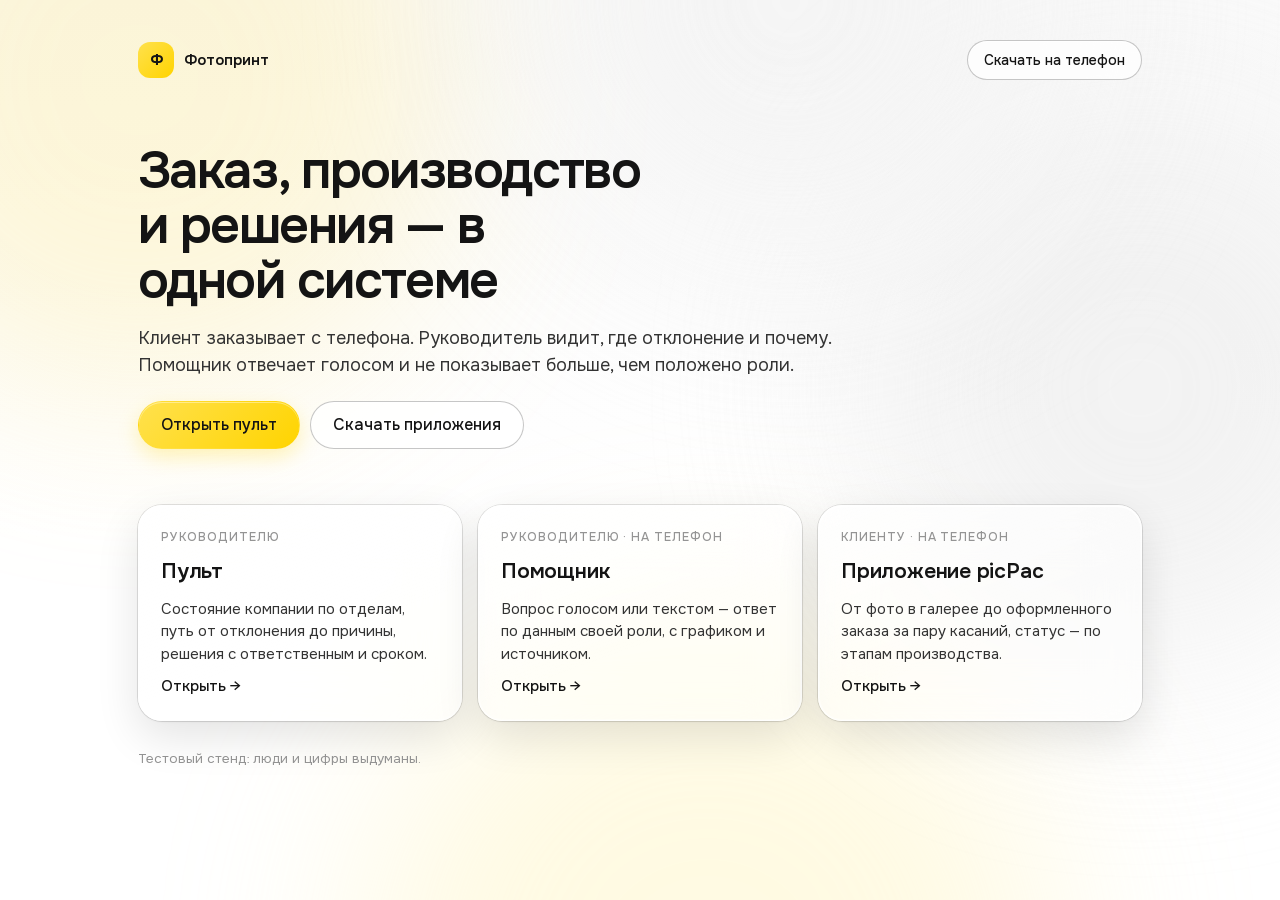
==== commit c86c8dbe: "Гамма «Фотопринта» (белый, чёрный, жёлтый) везде; «Пульс компании» — граф с раскрытием задач; очеред" ====
--- a/index.html
+++ b/index.html
@@ -3,7 +3,7 @@
 <head>
 <meta charset="utf-8">
 <meta name="viewport" content="width=device-width, initial-scale=1, viewport-fit=cover">
-<meta name="theme-color" content="#FAF7F5">
+<meta name="theme-color" content="#FFFFFF">
 <title>Фотопринт · единая система</title>
 <meta name="description" content="Пульт руководителя, помощник и приложение picPac — одна система с общими ролями и данными.">
 <link rel="icon" type="image/png" href="/helper/icon-192.png">
@@ -13,7 +13,7 @@
   main { max-width: 1040px; margin: 0 auto; padding: clamp(20px, 4vw, 40px) 18px calc(40px + env(safe-area-inset-bottom)); }
   .top { display: flex; align-items: center; gap: 12px; margin-bottom: clamp(28px, 7vw, 64px); }
   .top .name { display: inline-flex; align-items: center; gap: 10px; font-weight: 600; }
-  .mark { display: inline-grid; place-items: center; width: 36px; height: 36px; border-radius: 12px; background: var(--grad); color: #fff; font-weight: 700; }
+  .mark { display: inline-grid; place-items: center; width: 36px; height: 36px; border-radius: 12px; background: var(--grad); color: var(--on-brand); font-weight: 700; }
   .top .sp { flex: 1; }
   h1 { font-size: clamp(30px, 5.4vw, 52px); line-height: 1.06; letter-spacing: -.03em; font-weight: 600; max-width: 17ch; text-wrap: balance; }
   .lead { margin-top: 16px; color: var(--ink2); font-size: clamp(16px, 2vw, 18px); max-width: 58ch; text-wrap: pretty; }
@@ -25,7 +25,7 @@
   .part h2 { font-size: 21px; font-weight: 600; letter-spacing: -.01em; }
   .part p { color: var(--ink2); flex: 1; }
   .part .go { color: var(--accent-ink); font-weight: 500; }
-  @media (hover: hover) { .part:hover { transform: translateY(-3px); box-shadow: var(--shine), 0 22px 54px rgba(120, 86, 66, .16), 0 0 0 1px var(--edge2); } }
+  @media (hover: hover) { .part:hover { transform: translateY(-3px); box-shadow: var(--shine), 0 22px 54px rgba(0, 0, 0, .16), 0 0 0 1px var(--edge2); } }
   .part:active { transform: scale(.985); }
   .foot { margin-top: 28px; color: var(--ink4); font-size: 13.5px; display: flex; gap: 8px 18px; flex-wrap: wrap; }
   @media (max-width: 820px) { .parts { grid-template-columns: 1fr; } }
--- a/shared/glass.css
+++ b/shared/glass.css
@@ -1,21 +1,22 @@
-/* Светлое «жидкое стекло» в цветах picPac — для пульта руководителя и помощника.
+/* Светлое стекло в гамме «Фотопринта»: белый, чёрный, жёлтый — для пульта руководителя и помощника.
    Подключение: shared/fonts/fonts.css, затем shared/glass.css.
    Цвета сняты с picpac.by: почти белый и кремовый фон, пастельные пятна (розовое, песочное, лавандовое, шалфейное),
    тёмно-зелёный текст. Красный — только мягкий коралловый на главной кнопке и логотипе. */
 :root {
-  --bg0: #FAF7F5; --bg1: #FAF5ED;
-  --ink: #263B39; --ink2: #3F5957; --ink3: #66736F; --ink4: #8B9693;
-  --accent: #38524F; --accent-ink: #263B39;
-  --brand: #DD5757; --brand2: #E9806F; --brand-ink: #B63F3F;
-  --grad: linear-gradient(135deg, #EE8A78 0%, #DD5757 100%);
-  --ok: #1D8757; --warn: #A9650B; --bad: #C8392F; --none: #8B9693;
-  --ok-bg: #E2F3E9; --warn-bg: #FBEED3; --bad-bg: #FBE5E2;
-  --glass: rgba(255, 255, 255, .56); --glass2: rgba(255, 255, 255, .78); --glass3: rgba(56, 82, 79, .08);
-  --edge: rgba(56, 82, 79, .11); --edge2: rgba(56, 82, 79, .24);
+  --bg0: #FFFFFF; --bg1: #FAFAFA;
+  --ink: #141414; --ink2: #333333; --ink3: #666666; --ink4: #949494;
+  --accent: #141414; --accent-ink: #141414;
+  --brand: #FFD400; --brand2: #FFE04A; --brand-ink: #141414;
+  --grad: linear-gradient(135deg, #FFE14D 0%, #FFD400 100%);
+  --on-brand: #141414;                         /* текст на жёлтом — всегда чёрный: белый на жёлтом не читается */
+  --ok: #1A1A1A; --warn: #8A6400; --warn-fill: #FFC400; --bad: #E0332B; --none: #949494;
+  --ok-bg: #F0F0F0; --warn-bg: #FFF3BF; --bad-bg: #FDE7E5;
+  --glass: rgba(255, 255, 255, .56); --glass2: rgba(255, 255, 255, .78); --glass3: rgba(20, 20, 20, .08);
+  --edge: rgba(20, 20, 20, .11); --edge2: rgba(20, 20, 20, .24);
   --shine: inset 0 1px 0 rgba(255, 255, 255, .95), inset 0 0 0 1px rgba(255, 255, 255, .35);
-  --shadow: 0 16px 44px rgba(120, 86, 66, .11), 0 1px 3px rgba(70, 50, 40, .06);
-  --sheet: rgba(255, 253, 251, .9); --scrim: rgba(38, 59, 57, .24);
-  --field: rgba(255, 255, 255, .9); --track: rgba(56, 82, 79, .09); --tip: #263B39;
+  --shadow: 0 16px 44px rgba(0, 0, 0, .11), 0 1px 3px rgba(0, 0, 0, .06);
+  --sheet: rgba(255, 255, 255, .9); --scrim: rgba(20, 20, 20, .24);
+  --field: rgba(255, 255, 255, .9); --track: rgba(20, 20, 20, .09); --tip: #141414;
   --blur: blur(26px) saturate(150%);
   --r: 24px; --r2: 18px; --r3: 12px;
   --sans: 'Onest', system-ui, -apple-system, 'Segoe UI', Roboto, Arial, sans-serif;
@@ -41,10 +42,10 @@
 .aurora { position: fixed; inset: 0; z-index: -1; overflow: hidden; pointer-events: none;
   background: linear-gradient(180deg, var(--bg1), var(--bg0) 60%); }
 .aurora i { position: absolute; border-radius: 50%; filter: blur(100px); will-change: transform; }
-.aurora i:nth-child(1) { width: 640px; height: 640px; left: -180px; top: -240px; background: #F6C9C4; opacity: .75; animation: drift1 40s var(--ease) infinite alternate; }
-.aurora i:nth-child(2) { width: 560px; height: 560px; right: -140px; top: 12%; background: #DCD6EE; opacity: .7; animation: drift2 48s var(--ease) infinite alternate; }
-.aurora i:nth-child(3) { width: 700px; height: 700px; left: 28%; bottom: -420px; background: #CFE3D8; opacity: .75; animation: drift3 54s var(--ease) infinite alternate; }
-.aurora::after { content: ''; position: absolute; width: 520px; height: 520px; right: 18%; top: -260px; border-radius: 50%; background: #F1DEC6; filter: blur(110px); opacity: .7; }
+.aurora i:nth-child(1) { width: 640px; height: 640px; left: -180px; top: -240px; background: #FFE98A; opacity: .3; animation: drift1 40s var(--ease) infinite alternate; }
+.aurora i:nth-child(2) { width: 560px; height: 560px; right: -140px; top: 12%; background: #EDEDED; opacity: .7; animation: drift2 48s var(--ease) infinite alternate; }
+.aurora i:nth-child(3) { width: 700px; height: 700px; left: 28%; bottom: -420px; background: #FFF3B8; opacity: .4; animation: drift3 54s var(--ease) infinite alternate; }
+.aurora::after { content: ''; position: absolute; width: 520px; height: 520px; right: 18%; top: -260px; border-radius: 50%; background: #F2F2F2; filter: blur(110px); opacity: .7; }
 @keyframes drift1 { to { transform: translate(140px, 110px) scale(1.12); } }
 @keyframes drift2 { to { transform: translate(-160px, 90px) scale(.9); } }
 @keyframes drift3 { to { transform: translate(120px, -120px) scale(1.08); } }
@@ -52,7 +53,7 @@
 /* стекло */
 .glass { background: linear-gradient(160deg, var(--glass2), var(--glass) 60%); border: 1px solid rgba(255, 255, 255, .8);
   border-radius: var(--r); box-shadow: var(--shine), var(--shadow), 0 0 0 1px var(--edge); backdrop-filter: var(--blur); -webkit-backdrop-filter: var(--blur); }
-.glass-flat { background: var(--glass2); border: 1px solid var(--edge); border-radius: var(--r2); box-shadow: inset 0 1px 0 rgba(255, 255, 255, .9), 0 1px 2px rgba(70, 50, 40, .04); }
+.glass-flat { background: var(--glass2); border: 1px solid var(--edge); border-radius: var(--r2); box-shadow: inset 0 1px 0 rgba(255, 255, 255, .9), 0 1px 2px rgba(0, 0, 0, .04); }
 .eyebrow { font-size: 11.5px; letter-spacing: .09em; text-transform: uppercase; color: var(--ink4); font-weight: 500; }
 
 /* кнопки */
@@ -62,10 +63,10 @@
   transition: background .18s, border-color .18s, transform .12s var(--ease); }
 .btn:hover { background: #fff; border-color: var(--accent); }
 .btn:active { transform: scale(.97); }
-.btn-primary { background: var(--grad); border-color: transparent; color: #fff;
-  box-shadow: inset 0 1px 0 rgba(255, 255, 255, .4), 0 8px 20px rgba(221, 87, 87, .26); }
+.btn-primary { background: var(--grad); border-color: transparent; color: var(--on-brand);
+  box-shadow: inset 0 1px 0 rgba(255, 255, 255, .4), 0 8px 20px rgba(255, 212, 0, .26); }
 .btn-primary:hover { filter: brightness(1.05); background: var(--grad); border-color: transparent; }
-.btn-accent { background: var(--accent); border-color: var(--accent); color: #fff; box-shadow: inset 0 1px 0 rgba(255, 255, 255, .18), 0 6px 16px rgba(38, 59, 57, .18); }
+.btn-accent { background: var(--accent); border-color: var(--accent); color: #fff; box-shadow: inset 0 1px 0 rgba(255, 255, 255, .18), 0 6px 16px rgba(20, 20, 20, .18); }
 .btn-accent:hover { background: var(--accent-ink); border-color: var(--accent-ink); }
 .btn-ghost { background: transparent; border-color: transparent; box-shadow: none; }
 .btn-ghost:hover { background: var(--glass3); border-color: transparent; }
@@ -78,9 +79,9 @@
 .input, .select, .textarea { width: 100%; min-height: 42px; padding: 9px 13px; border-radius: var(--r3); background: var(--field);
   border: 1px solid var(--edge2); color: var(--ink); font-size: 15px; outline: none; transition: border-color .15s, box-shadow .15s; }
 .textarea { min-height: 72px; resize: vertical; line-height: 1.45; }
-.input:focus, .select:focus, .textarea:focus { border-color: var(--accent); box-shadow: 0 0 0 3px rgba(56, 82, 79, .12); }
+.input:focus, .select:focus, .textarea:focus { border-color: var(--accent); box-shadow: 0 0 0 3px rgba(20, 20, 20, .12); }
 .input::placeholder, .textarea::placeholder { color: var(--ink4); }
-.select { appearance: none; padding-right: 34px; background-image: url("data:image/svg+xml,%3Csvg xmlns='http://www.w3.org/2000/svg' width='12' height='8'%3E%3Cpath d='M1 1.5l5 5 5-5' fill='none' stroke='%2366736F' stroke-width='1.6' stroke-linecap='round' stroke-linejoin='round'/%3E%3C/svg%3E");
+.select { appearance: none; padding-right: 34px; background-image: url("data:image/svg+xml,%3Csvg xmlns='http://www.w3.org/2000/svg' width='12' height='8'%3E%3Cpath d='M1 1.5l5 5 5-5' fill='none' stroke='%23666666' stroke-width='1.6' stroke-linecap='round' stroke-linejoin='round'/%3E%3C/svg%3E");
   background-repeat: no-repeat; background-position: right 12px center; }
 .select option { background: #fff; color: var(--ink); }
 
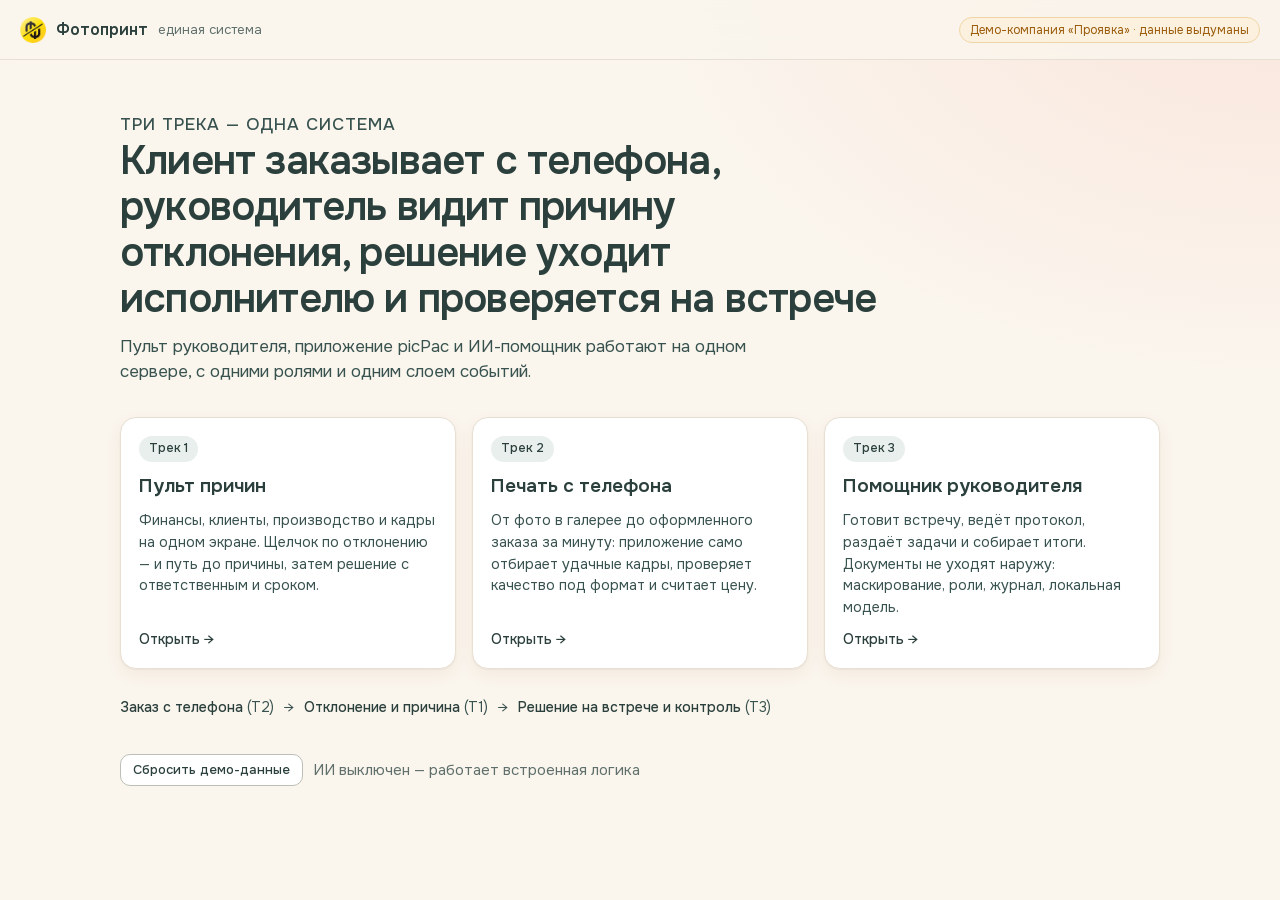
==== commit fb7c8a5c: "Логотип «Фотопринта» вместо буквы «Ф»: главная, пульт, помощник, picPac Жёлтый круглый знак лежит в " ====
--- a/index.html
+++ b/index.html
@@ -2,57 +2,80 @@
 <html lang="ru">
 <head>
 <meta charset="utf-8">
-<meta name="viewport" content="width=device-width, initial-scale=1, viewport-fit=cover">
-<meta name="theme-color" content="#FFFFFF">
+<meta name="viewport" content="width=device-width, initial-scale=1">
 <title>Фотопринт · единая система</title>
-<meta name="description" content="Пульт руководителя, помощник и приложение picPac — одна система с общими ролями и данными.">
-<link rel="icon" type="image/png" href="/helper/icon-192.png">
 <link rel="stylesheet" href="/shared/fonts/fonts.css">
-<link rel="stylesheet" href="/shared/glass.css">
+<link rel="stylesheet" href="/shared/ui.css">
 <style>
-  main { max-width: 1040px; margin: 0 auto; padding: clamp(20px, 4vw, 40px) 18px calc(40px + env(safe-area-inset-bottom)); }
-  .top { display: flex; align-items: center; gap: 12px; margin-bottom: clamp(28px, 7vw, 64px); }
-  .top .name { display: inline-flex; align-items: center; gap: 10px; font-weight: 600; }
-  .mark { display: inline-grid; place-items: center; width: 36px; height: 36px; border-radius: 12px; background: var(--grad); color: var(--on-brand); font-weight: 700; }
-  .top .sp { flex: 1; }
-  h1 { font-size: clamp(30px, 5.4vw, 52px); line-height: 1.06; letter-spacing: -.03em; font-weight: 600; max-width: 17ch; text-wrap: balance; }
-  .lead { margin-top: 16px; color: var(--ink2); font-size: clamp(16px, 2vw, 18px); max-width: 58ch; text-wrap: pretty; }
-  .cta { margin-top: 22px; display: flex; gap: 10px; flex-wrap: wrap; }
-  .cta .btn { min-height: 48px; padding: 0 22px; font-size: 16px; }
-  .parts { margin-top: clamp(28px, 6vw, 56px); display: grid; grid-template-columns: repeat(3, 1fr); gap: 16px; }
-  .part { padding: 22px; display: flex; flex-direction: column; gap: 10px; color: inherit; text-decoration: none; transition: transform .2s var(--ease), box-shadow .2s var(--ease); }
-  .part small { color: var(--ink4); font-size: 12px; letter-spacing: .08em; text-transform: uppercase; font-weight: 500; }
-  .part h2 { font-size: 21px; font-weight: 600; letter-spacing: -.01em; }
-  .part p { color: var(--ink2); flex: 1; }
-  .part .go { color: var(--accent-ink); font-weight: 500; }
-  @media (hover: hover) { .part:hover { transform: translateY(-3px); box-shadow: var(--shine), 0 22px 54px rgba(0, 0, 0, .16), 0 0 0 1px var(--edge2); } }
-  .part:active { transform: scale(.985); }
-  .foot { margin-top: 28px; color: var(--ink4); font-size: 13.5px; display: flex; gap: 8px 18px; flex-wrap: wrap; }
-  @media (max-width: 820px) { .parts { grid-template-columns: 1fr; } }
+  main { max-width: 1080px; margin: 0 auto; padding: 40px 20px 60px; }
+  .hero h1 { font-size: clamp(28px, 4vw, 40px); line-height: 1.15; font-weight: 600; letter-spacing: -.02em; max-width: 760px; }
+  .hero p { margin-top: 12px; font-size: 17px; color: var(--ink2); max-width: 680px; }
+  .tracks { margin-top: 32px; display: grid; grid-template-columns: repeat(3, 1fr); gap: 16px; }
+  .track { display: flex; flex-direction: column; gap: 10px; text-decoration: none; color: inherit; transition: transform .15s var(--ease), box-shadow .15s; }
+  .track:hover { transform: translateY(-2px); box-shadow: var(--pop); }
+  .track .chip { align-self: flex-start; }
+  .track h2 { font-size: 19px; font-weight: 600; }
+  .track p { color: var(--ink2); font-size: 14.5px; flex: 1; }
+  .track .go { color: var(--accent-ink); font-weight: 500; font-size: 14px; }
+  .flow { margin-top: 28px; display: grid; grid-template-columns: repeat(5, auto); align-items: center; gap: 10px; justify-content: start; font-size: 14px; color: var(--ink2); }
+  .flow b { color: var(--ink); font-weight: 500; }
+  .foot { margin-top: 36px; display: flex; gap: 10px; flex-wrap: wrap; align-items: center; }
+  @media (max-width: 860px) { .tracks { grid-template-columns: 1fr; } .flow { grid-template-columns: 1fr; } .flow .arr { display: none; } }
 </style>
 </head>
 <body>
-<div class="aurora" aria-hidden="true"><i></i><i></i><i></i></div>
+<header class="topbar">
+  <a class="brand" href="/"><span class="brand-dot"><img src="/shared/logo-fotoprint.png" alt=""></span>Фотопринт <small>единая система</small></a>
+  <span class="spacer"></span>
+  <span class="demo-badge">Демо-компания «Проявка» · данные выдуманы</span>
+</header>
 <main>
-  <div class="top"><span class="name"><span class="mark" aria-hidden="true">Ф</span>Фотопринт</span><span class="sp"></span><a class="btn" href="/get/">Скачать на телефон</a></div>
+  <section class="hero">
+    <p class="eyebrow">Три трека — одна система</p>
+    <h1>Клиент заказывает с телефона, руководитель видит причину отклонения, решение уходит исполнителю и проверяется на встрече</h1>
+    <p>Пульт руководителя, приложение picPac и ИИ-помощник работают на одном сервере, с одними ролями и одним слоем событий.</p>
+  </section>
 
-  <h1>Заказ, производство и решения — в одной системе</h1>
-  <p class="lead">Клиент заказывает с телефона. Руководитель видит, где отклонение и почему. Помощник отвечает голосом и не показывает больше, чем положено роли.</p>
-  <div class="cta"><a class="btn btn-primary" href="/t1/">Открыть пульт</a><a class="btn" href="/get/">Скачать приложения</a></div>
-
-  <div class="parts">
-    <a class="glass part" href="/t1/"><small>руководителю</small><h2>Пульт</h2><p>Состояние компании по отделам, путь от отклонения до причины, решения с ответственным и сроком.</p><span class="go">Открыть →</span></a>
-    <a class="glass part" href="/helper/"><small>руководителю · на телефон</small><h2>Помощник</h2><p>Вопрос голосом или текстом — ответ по данным своей роли, с графиком и источником.</p><span class="go">Открыть →</span></a>
-    <a class="glass part" href="/t2/"><small>клиенту · на телефон</small><h2>Приложение picPac</h2><p>От фото в галерее до оформленного заказа за пару касаний, статус — по этапам производства.</p><span class="go">Открыть →</span></a>
+  <div class="tracks">
+    <a class="card track" href="/t1/">
+      <span class="chip chip-accent">Трек 1</span>
+      <h2>Пульт причин</h2>
+      <p>Финансы, клиенты, производство и кадры на одном экране. Щелчок по отклонению — и путь до причины, затем решение с ответственным и сроком.</p>
+      <span class="go">Открыть →</span>
+    </a>
+    <a class="card track" href="/t2/">
+      <span class="chip chip-accent">Трек 2</span>
+      <h2>Печать с телефона</h2>
+      <p>От фото в галерее до оформленного заказа за минуту: приложение само отбирает удачные кадры, проверяет качество под формат и считает цену.</p>
+      <span class="go">Открыть →</span>
+    </a>
+    <a class="card track" href="/t3/">
+      <span class="chip chip-accent">Трек 3</span>
+      <h2>Помощник руководителя</h2>
+      <p>Готовит встречу, ведёт протокол, раздаёт задачи и собирает итоги. Документы не уходят наружу: маскирование, роли, журнал, локальная модель.</p>
+      <span class="go">Открыть →</span>
+    </a>
   </div>
 
-  <p class="foot"><span>Тестовый стенд: люди и цифры выдуманы.</span><span id="ai"></span></p>
+  <div class="flow" aria-label="Как связаны треки">
+    <span><b>Заказ с телефона</b> (Т2)</span><span class="arr">→</span>
+    <span><b>Отклонение и причина</b> (Т1)</span><span class="arr">→</span>
+    <span><b>Решение на встрече и контроль</b> (Т3)</span>
+  </div>
+
+  <div class="foot">
+    <button class="btn btn-sm" id="reset">Сбросить демо-данные</button>
+    <span class="faint" id="ai">Проверяю ИИ…</span>
+  </div>
 </main>
+<script src="/shared/company.js"></script>
+<script src="/shared/api.js"></script>
 <script>
-  fetch('/api/health').then((r) => r.json()).then((h) => {
-    const m = { auto: 'ИИ: модель выбирается по задаче, финансы — только на локальной модели', cloud: 'ИИ: облачная модель, данные скрыты метками', local: 'ИИ: локальная модель', off: 'ИИ выключен — работает встроенная логика' };
-    document.getElementById('ai').textContent = m[h.mode] || '';
-  }).catch(() => { });
+  api.health().then((h) => {
+    const m = { cloud: 'ИИ: облако (' + (h.cloud_model || '') + ')', local: 'ИИ: локальная модель', off: 'ИИ выключен — работает встроенная логика' };
+    document.getElementById('ai').textContent = m[h.mode] || 'Сервер не отвечает';
+  });
+  document.getElementById('reset').onclick = async () => { await api.reset(); toast('Демо-данные восстановлены'); };
 </script>
 </body>
 </html>
--- a/shared/ui.css
+++ b/shared/ui.css
@@ -0,0 +1,129 @@
+/* Общий стиль всей системы — светлый и спокойный, в цветах picPac (Onest, кремовый фон, зелёный и красный).
+   Подключение: shared/fonts/fonts.css, затем shared/ui.css */
+:root {
+  /* Цвета сняты со светлой темы super.picpac.by: тёплый кремовый фон, тёмно-зелёный текст, фирменный красный.
+     --accent (зелёный) — кнопки и ссылки в рабочих экранах; --brand (красный) — логотип и главная кнопка клиента.
+     Красный не делаем основным в пульте: он занят статусом «плохо». */
+  --bg: #FFFFFF; --canvas: #FAF5ED; --sunk: #F3ECE2;
+  --ink: #2B403D; --ink2: #38524F; --ink3: #5F706C; --line: #E7DFD3; --line2: #BCBFB7;
+  --accent: #38524F; --accent-ink: #2B403D; --accent-soft: #E9EFEC; --accent-line: #C3D1CC;
+  --brand: #BD3434; --brand-ink: #9E2A2A; --brand-soft: #FBECEA; --brand-line: #F0C4BE;
+  --warn: #9A5B0A; --warn-soft: #FBF1DE; --warn-line: #EFD5A6;
+  --bad: #B42318; --bad-soft: #FDEEEB; --bad-line: #F4C7C0;
+  --ok: #2F7D5B; --ok-soft: #E8F4EC; --ok-line: #BFE0CC;
+  --tg-bg: #E7ECF1; --tg-out: #E2F4D2;
+  --lift: 0 1px 2px rgba(56, 40, 30, .05), 0 6px 18px rgba(160, 70, 40, .06);
+  --pop: 0 2px 6px rgba(56, 40, 30, .07), 0 18px 44px rgba(90, 50, 30, .16);
+  --r-btn: 999px; --r-card: 16px; --r-sm: 10px; --r-panel: 24px;
+  --sans: 'Onest', system-ui, -apple-system, 'Segoe UI', Roboto, Arial, sans-serif;
+  --mono: 'JetBrains Mono', ui-monospace, Menlo, monospace;
+  --ease: cubic-bezier(.2, .8, .2, 1);
+}
+*, *::before, *::after { box-sizing: border-box; }
+html { -webkit-text-size-adjust: 100%; }
+body { margin: 0; background: radial-gradient(900px 600px at 100% -5%, rgba(255, 120, 100, .13), transparent 70%) fixed, var(--canvas); color: var(--ink); font: 400 15px/1.5 var(--sans);
+  -webkit-font-smoothing: antialiased; }
+h1, h2, h3, h4, p, ul, ol, figure { margin: 0; }
+ul, ol { padding: 0; list-style: none; }
+button, input, select, textarea { font: inherit; color: inherit; }
+a { color: var(--accent-ink); text-underline-offset: 3px; }
+:focus-visible { outline: 3px solid var(--accent); outline-offset: 2px; border-radius: 6px; }
+.num, .mono { font-family: var(--mono); font-variant-numeric: tabular-nums; letter-spacing: -.01em; }
+.muted { color: var(--ink2); } .faint { color: var(--ink3); }
+.hidden { display: none !important; }
+
+/* верхняя полоса */
+.topbar { position: sticky; top: 0; z-index: 20; display: flex; align-items: center; gap: 14px;
+  height: 60px; padding: 0 20px; background: rgba(250,245,237,.86); backdrop-filter: blur(12px);
+  border-bottom: 1px solid var(--line); }
+.brand { display: flex; align-items: center; gap: 10px; font-weight: 600; font-size: 16px; color: var(--ink); text-decoration: none; }
+.brand-dot { width: 26px; height: 26px; border-radius: 50%; display: grid; place-items: center; flex: none; }
+.brand-dot img { width: 100%; height: 100%; display: block; }
+.brand small { font-weight: 400; color: var(--ink3); font-size: 13px; }
+.topbar .spacer { flex: 1; }
+
+/* кнопки */
+.btn { display: inline-flex; align-items: center; justify-content: center; gap: 8px; min-height: 40px; padding: 0 16px;
+  border-radius: var(--r-btn); border: 1px solid var(--line2); background: var(--bg); cursor: pointer; font-weight: 500;
+  font-size: 14px; text-decoration: none; color: var(--ink); transition: background .15s, border-color .15s, transform .1s; }
+.btn:hover { border-color: var(--ink3); }
+.btn:active { transform: scale(.98); }
+.btn-primary { background: var(--accent); border-color: var(--accent); color: #fff; }
+.btn-primary:hover { background: var(--accent-ink); border-color: var(--accent-ink); }
+.btn-ghost { border-color: transparent; background: transparent; }
+.btn-ghost:hover { background: var(--sunk); border-color: transparent; }
+.btn-sm { min-height: 32px; padding: 0 12px; font-size: 13px; border-radius: 10px; }
+.btn-lg { min-height: 52px; padding: 0 22px; font-size: 16px; border-radius: 14px; }
+.btn[disabled] { opacity: .5; pointer-events: none; }
+
+/* карточки и сетки */
+.card { background: var(--bg); border: 1px solid var(--line); border-radius: var(--r-card); padding: 18px; box-shadow: var(--lift); }
+.card-flat { background: var(--bg); border: 1px solid var(--line); border-radius: var(--r-card); padding: 18px; }
+.card h3 { font-size: 15px; font-weight: 600; }
+.eyebrow { font-size: 12px; letter-spacing: .06em; text-transform: uppercase; color: var(--ink3); font-weight: 500; }
+.row { display: flex; align-items: center; gap: 10px; }
+.stack { display: flex; flex-direction: column; gap: 10px; }
+.grid { display: grid; gap: 14px; }
+
+/* статусы */
+.chip { display: inline-flex; align-items: center; gap: 6px; height: 26px; padding: 0 10px; border-radius: 999px;
+  font-size: 12.5px; font-weight: 500; background: var(--sunk); color: var(--ink2); white-space: nowrap; }
+.chip-ok { background: var(--ok-soft); color: var(--ok); }
+.chip-warn { background: var(--warn-soft); color: var(--warn); }
+.chip-bad { background: var(--bad-soft); color: var(--bad); }
+.chip-accent { background: var(--accent-soft); color: var(--accent-ink); }
+.dot { width: 8px; height: 8px; border-radius: 50%; background: currentColor; flex: none; }
+.delta-up { color: var(--ok); } .delta-down { color: var(--bad); } .delta-flat { color: var(--ink3); }
+
+/* поля */
+.field { display: flex; flex-direction: column; gap: 6px; }
+.field label { font-size: 13px; color: var(--ink2); font-weight: 500; }
+.input, .select, .textarea { width: 100%; min-height: 42px; padding: 10px 12px; border: 1px solid var(--line2);
+  border-radius: var(--r-sm); background: var(--bg); font-size: 15px; }
+.textarea { min-height: 90px; resize: vertical; line-height: 1.45; }
+.input:focus, .select:focus, .textarea:focus { outline: none; border-color: var(--accent); box-shadow: 0 0 0 3px var(--accent-soft); }
+
+/* вкладки */
+.tabs { display: inline-flex; gap: 4px; padding: 4px; background: var(--sunk); border-radius: 12px; }
+.tab { border: 0; background: transparent; padding: 7px 14px; border-radius: 9px; cursor: pointer; font-size: 14px; color: var(--ink2); font-weight: 500; }
+.tab[aria-selected="true"] { background: var(--bg); color: var(--ink); box-shadow: var(--lift); }
+
+/* таблица */
+.table { width: 100%; border-collapse: collapse; font-size: 14px; }
+.table th { text-align: left; font-weight: 500; color: var(--ink3); font-size: 12.5px; padding: 8px 10px; border-bottom: 1px solid var(--line); }
+.table td { padding: 10px; border-bottom: 1px solid var(--line); vertical-align: top; }
+.table tr:last-child td { border-bottom: 0; }
+
+/* блок ответа помощника */
+.ai-note { display: flex; gap: 12px; padding: 14px 16px; border-radius: 16px; background: var(--accent-soft); border: 1px solid var(--accent-line); }
+.ai-ava { width: 30px; height: 30px; flex: none; border-radius: 50%; background: var(--accent); color: #fff;
+  display: grid; place-items: center; font-weight: 700; font-size: 11.5px; letter-spacing: .02em; }
+.ai-body { flex: 1; min-width: 0; }
+.ai-src { font-size: 12px; color: var(--ink3); margin-top: 6px; }
+.typing::after { content: '…'; animation: blink 1s steps(3) infinite; }
+@keyframes blink { 50% { opacity: .3; } }
+
+/* сообщение в Telegram (макет телефона) */
+.tg { background: var(--tg-bg); border-radius: 18px; padding: 14px; display: flex; flex-direction: column; gap: 8px; }
+.tg-head { display: flex; align-items: center; gap: 8px; font-size: 13px; font-weight: 600; color: var(--ink2); }
+.tg-msg { align-self: flex-start; max-width: 92%; background: #fff; border-radius: 14px 14px 14px 4px; padding: 9px 12px;
+  font-size: 14px; box-shadow: 0 1px 1px rgba(0,0,0,.06); white-space: pre-wrap; }
+.tg-msg.out { align-self: flex-end; background: var(--tg-out); border-radius: 14px 14px 4px 14px; }
+.tg-btns { display: grid; grid-template-columns: repeat(auto-fit, minmax(90px, 1fr)); gap: 6px; }
+.tg-btn { background: rgba(255,255,255,.75); border: 0; border-radius: 10px; padding: 8px; font-size: 13px; font-weight: 500; color: var(--accent-ink); cursor: pointer; }
+
+/* всплывающее уведомление */
+.toast { position: fixed; left: 50%; bottom: 24px; transform: translate(-50%, 20px); opacity: 0; z-index: 100;
+  background: var(--ink); color: #fff; padding: 12px 18px; border-radius: 14px; font-size: 14px; box-shadow: var(--pop);
+  transition: opacity .2s, transform .25s var(--ease); pointer-events: none; max-width: calc(100vw - 32px); }
+.toast.show { opacity: 1; transform: translate(-50%, 0); }
+
+/* метка «демо-данные» */
+.demo-badge { display: inline-flex; align-items: center; gap: 6px; font-size: 12px; color: var(--warn); background: var(--warn-soft);
+  border: 1px solid var(--warn-line); border-radius: 999px; padding: 3px 10px; }
+
+/* модальное окно */
+.modal-back { position: fixed; inset: 0; background: rgba(20,24,31,.35); display: grid; place-items: center; z-index: 50; padding: 16px; }
+.modal { background: var(--bg); border-radius: 22px; box-shadow: var(--pop); width: min(640px, 100%); max-height: calc(100vh - 32px); overflow: auto; padding: 22px; }
+
+@media (prefers-reduced-motion: reduce) { *, *::before, *::after { animation: none !important; transition: none !important; } }
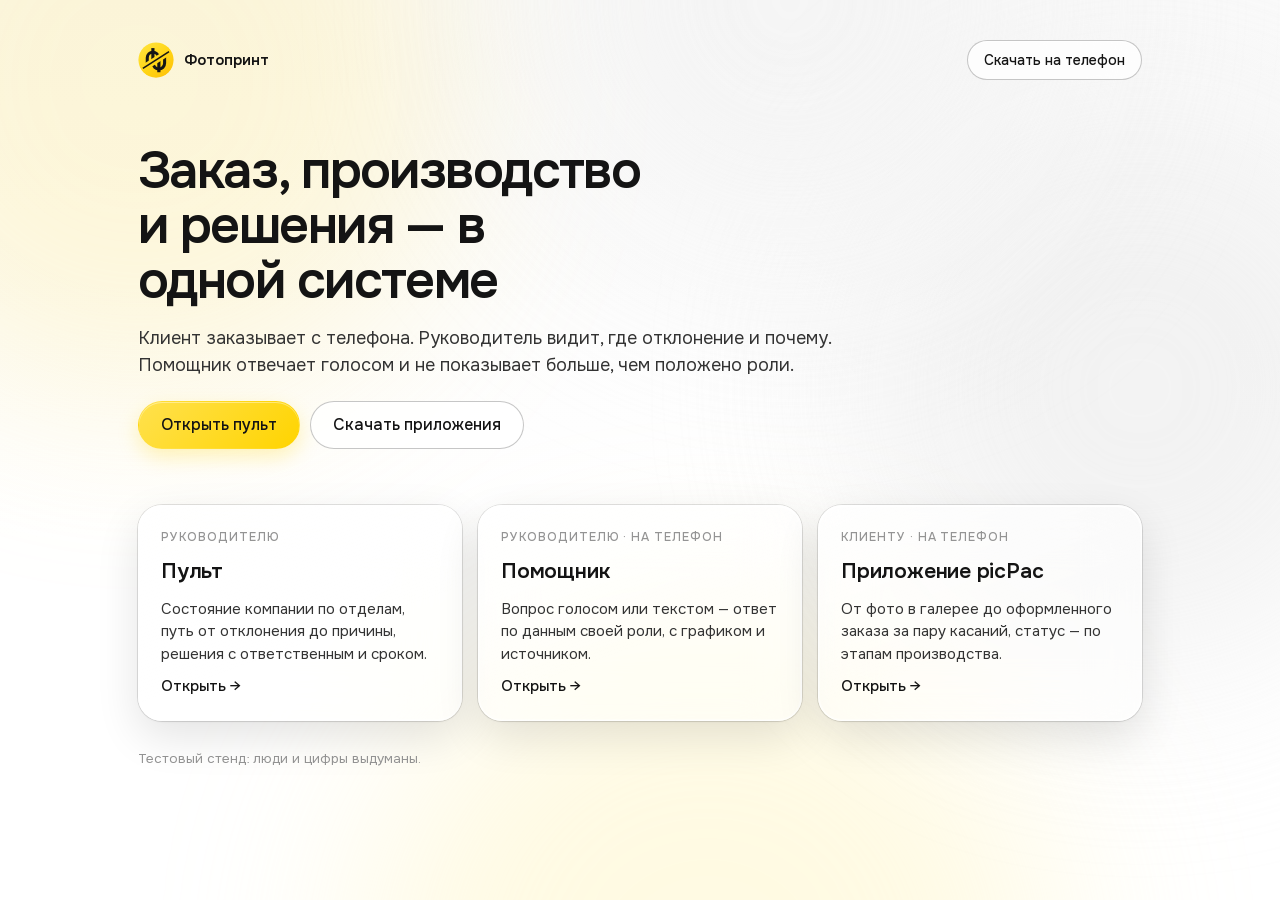
==== commit 735de231: "Логотип «Фотопринт» вместо плитки с буквой: пульт, вход, главная, страница «Скачать», экран участка," ====
--- a/index.html
+++ b/index.html
@@ -2,80 +2,57 @@
 <html lang="ru">
 <head>
 <meta charset="utf-8">
-<meta name="viewport" content="width=device-width, initial-scale=1">
+<meta name="viewport" content="width=device-width, initial-scale=1, viewport-fit=cover">
+<meta name="theme-color" content="#FFFFFF">
 <title>Фотопринт · единая система</title>
+<meta name="description" content="Пульт руководителя, помощник и приложение picPac — одна система с общими ролями и данными.">
+<link rel="icon" type="image/svg+xml" href="/shared/brand/fotoprint.svg">
 <link rel="stylesheet" href="/shared/fonts/fonts.css">
-<link rel="stylesheet" href="/shared/ui.css">
+<link rel="stylesheet" href="/shared/glass.css">
 <style>
-  main { max-width: 1080px; margin: 0 auto; padding: 40px 20px 60px; }
-  .hero h1 { font-size: clamp(28px, 4vw, 40px); line-height: 1.15; font-weight: 600; letter-spacing: -.02em; max-width: 760px; }
-  .hero p { margin-top: 12px; font-size: 17px; color: var(--ink2); max-width: 680px; }
-  .tracks { margin-top: 32px; display: grid; grid-template-columns: repeat(3, 1fr); gap: 16px; }
-  .track { display: flex; flex-direction: column; gap: 10px; text-decoration: none; color: inherit; transition: transform .15s var(--ease), box-shadow .15s; }
-  .track:hover { transform: translateY(-2px); box-shadow: var(--pop); }
-  .track .chip { align-self: flex-start; }
-  .track h2 { font-size: 19px; font-weight: 600; }
-  .track p { color: var(--ink2); font-size: 14.5px; flex: 1; }
-  .track .go { color: var(--accent-ink); font-weight: 500; font-size: 14px; }
-  .flow { margin-top: 28px; display: grid; grid-template-columns: repeat(5, auto); align-items: center; gap: 10px; justify-content: start; font-size: 14px; color: var(--ink2); }
-  .flow b { color: var(--ink); font-weight: 500; }
-  .foot { margin-top: 36px; display: flex; gap: 10px; flex-wrap: wrap; align-items: center; }
-  @media (max-width: 860px) { .tracks { grid-template-columns: 1fr; } .flow { grid-template-columns: 1fr; } .flow .arr { display: none; } }
+  main { max-width: 1040px; margin: 0 auto; padding: clamp(20px, 4vw, 40px) 18px calc(40px + env(safe-area-inset-bottom)); }
+  .top { display: flex; align-items: center; gap: 12px; margin-bottom: clamp(28px, 7vw, 64px); }
+  .top .name { display: inline-flex; align-items: center; gap: 10px; font-weight: 600; }
+  .mark { display: inline-grid; place-items: center; width: 36px; height: 36px; border-radius: 12px; background: var(--grad); color: var(--on-brand); font-weight: 700; }
+  .top .sp { flex: 1; }
+  h1 { font-size: clamp(30px, 5.4vw, 52px); line-height: 1.06; letter-spacing: -.03em; font-weight: 600; max-width: 17ch; text-wrap: balance; }
+  .lead { margin-top: 16px; color: var(--ink2); font-size: clamp(16px, 2vw, 18px); max-width: 58ch; text-wrap: pretty; }
+  .cta { margin-top: 22px; display: flex; gap: 10px; flex-wrap: wrap; }
+  .cta .btn { min-height: 48px; padding: 0 22px; font-size: 16px; }
+  .parts { margin-top: clamp(28px, 6vw, 56px); display: grid; grid-template-columns: repeat(3, 1fr); gap: 16px; }
+  .part { padding: 22px; display: flex; flex-direction: column; gap: 10px; color: inherit; text-decoration: none; transition: transform .2s var(--ease), box-shadow .2s var(--ease); }
+  .part small { color: var(--ink4); font-size: 12px; letter-spacing: .08em; text-transform: uppercase; font-weight: 500; }
+  .part h2 { font-size: 21px; font-weight: 600; letter-spacing: -.01em; }
+  .part p { color: var(--ink2); flex: 1; }
+  .part .go { color: var(--accent-ink); font-weight: 500; }
+  @media (hover: hover) { .part:hover { transform: translateY(-3px); box-shadow: var(--shine), 0 22px 54px rgba(0, 0, 0, .16), 0 0 0 1px var(--edge2); } }
+  .part:active { transform: scale(.985); }
+  .foot { margin-top: 28px; color: var(--ink4); font-size: 13.5px; display: flex; gap: 8px 18px; flex-wrap: wrap; }
+  @media (max-width: 820px) { .parts { grid-template-columns: 1fr; } }
 </style>
 </head>
 <body>
-<header class="topbar">
-  <a class="brand" href="/"><span class="brand-dot"><img src="/shared/logo-fotoprint.png" alt=""></span>Фотопринт <small>единая система</small></a>
-  <span class="spacer"></span>
-  <span class="demo-badge">Демо-компания «Проявка» · данные выдуманы</span>
-</header>
+<div class="aurora" aria-hidden="true"><i></i><i></i><i></i></div>
 <main>
-  <section class="hero">
-    <p class="eyebrow">Три трека — одна система</p>
-    <h1>Клиент заказывает с телефона, руководитель видит причину отклонения, решение уходит исполнителю и проверяется на встрече</h1>
-    <p>Пульт руководителя, приложение picPac и ИИ-помощник работают на одном сервере, с одними ролями и одним слоем событий.</p>
-  </section>
+  <div class="top"><span class="name"><img class="mark" src="/shared/brand/fotoprint.svg" alt="">Фотопринт</span><span class="sp"></span><a class="btn" href="/get/">Скачать на телефон</a></div>
 
-  <div class="tracks">
-    <a class="card track" href="/t1/">
-      <span class="chip chip-accent">Трек 1</span>
-      <h2>Пульт причин</h2>
-      <p>Финансы, клиенты, производство и кадры на одном экране. Щелчок по отклонению — и путь до причины, затем решение с ответственным и сроком.</p>
-      <span class="go">Открыть →</span>
-    </a>
-    <a class="card track" href="/t2/">
-      <span class="chip chip-accent">Трек 2</span>
-      <h2>Печать с телефона</h2>
-      <p>От фото в галерее до оформленного заказа за минуту: приложение само отбирает удачные кадры, проверяет качество под формат и считает цену.</p>
-      <span class="go">Открыть →</span>
-    </a>
-    <a class="card track" href="/t3/">
-      <span class="chip chip-accent">Трек 3</span>
-      <h2>Помощник руководителя</h2>
-      <p>Готовит встречу, ведёт протокол, раздаёт задачи и собирает итоги. Документы не уходят наружу: маскирование, роли, журнал, локальная модель.</p>
-      <span class="go">Открыть →</span>
-    </a>
+  <h1>Заказ, производство и решения — в одной системе</h1>
+  <p class="lead">Клиент заказывает с телефона. Руководитель видит, где отклонение и почему. Помощник отвечает голосом и не показывает больше, чем положено роли.</p>
+  <div class="cta"><a class="btn btn-primary" href="/t1/">Открыть пульт</a><a class="btn" href="/get/">Скачать приложения</a></div>
+
+  <div class="parts">
+    <a class="glass part" href="/t1/"><small>руководителю</small><h2>Пульт</h2><p>Состояние компании по отделам, путь от отклонения до причины, решения с ответственным и сроком.</p><span class="go">Открыть →</span></a>
+    <a class="glass part" href="/helper/"><small>руководителю · на телефон</small><h2>Помощник</h2><p>Вопрос голосом или текстом — ответ по данным своей роли, с графиком и источником.</p><span class="go">Открыть →</span></a>
+    <a class="glass part" href="/t2/"><small>клиенту · на телефон</small><h2>Приложение picPac</h2><p>От фото в галерее до оформленного заказа за пару касаний, статус — по этапам производства.</p><span class="go">Открыть →</span></a>
   </div>
 
-  <div class="flow" aria-label="Как связаны треки">
-    <span><b>Заказ с телефона</b> (Т2)</span><span class="arr">→</span>
-    <span><b>Отклонение и причина</b> (Т1)</span><span class="arr">→</span>
-    <span><b>Решение на встрече и контроль</b> (Т3)</span>
-  </div>
-
-  <div class="foot">
-    <button class="btn btn-sm" id="reset">Сбросить демо-данные</button>
-    <span class="faint" id="ai">Проверяю ИИ…</span>
-  </div>
+  <p class="foot"><span>Тестовый стенд: люди и цифры выдуманы.</span><span id="ai"></span></p>
 </main>
-<script src="/shared/company.js"></script>
-<script src="/shared/api.js"></script>
 <script>
-  api.health().then((h) => {
-    const m = { cloud: 'ИИ: облако (' + (h.cloud_model || '') + ')', local: 'ИИ: локальная модель', off: 'ИИ выключен — работает встроенная логика' };
-    document.getElementById('ai').textContent = m[h.mode] || 'Сервер не отвечает';
-  });
-  document.getElementById('reset').onclick = async () => { await api.reset(); toast('Демо-данные восстановлены'); };
+  fetch('/api/health').then((r) => r.json()).then((h) => {
+    const m = { auto: 'ИИ: модель выбирается по задаче, финансы — только на локальной модели', cloud: 'ИИ: облачная модель, данные скрыты метками', local: 'ИИ: локальная модель', off: 'ИИ выключен — работает встроенная логика' };
+    document.getElementById('ai').textContent = m[h.mode] || '';
+  }).catch(() => { });
 </script>
 </body>
 </html>
--- a/shared/glass.css
+++ b/shared/glass.css
@@ -0,0 +1,104 @@
+/* Светлое стекло в гамме «Фотопринта»: белый, чёрный, жёлтый — для пульта руководителя и помощника.
+   Подключение: shared/fonts/fonts.css, затем shared/glass.css.
+   Цвета сняты с picpac.by: почти белый и кремовый фон, пастельные пятна (розовое, песочное, лавандовое, шалфейное),
+   тёмно-зелёный текст. Красный — только мягкий коралловый на главной кнопке и логотипе. */
+:root {
+  --bg0: #FFFFFF; --bg1: #FAFAFA;
+  --ink: #141414; --ink2: #333333; --ink3: #666666; --ink4: #949494;
+  --accent: #141414; --accent-ink: #141414;
+  --brand: #FFD400; --brand2: #FFE04A; --brand-ink: #141414;
+  --grad: linear-gradient(135deg, #FFE14D 0%, #FFD400 100%);
+  --on-brand: #141414;                         /* текст на жёлтом — всегда чёрный: белый на жёлтом не читается */
+  --ok: #1A1A1A; --warn: #8A6400; --warn-fill: #FFC400; --bad: #E0332B; --none: #949494;
+  --ok-bg: #F0F0F0; --warn-bg: #FFF3BF; --bad-bg: #FDE7E5;
+  --glass: rgba(255, 255, 255, .56); --glass2: rgba(255, 255, 255, .78); --glass3: rgba(20, 20, 20, .08);
+  --edge: rgba(20, 20, 20, .11); --edge2: rgba(20, 20, 20, .24);
+  --shine: inset 0 1px 0 rgba(255, 255, 255, .95), inset 0 0 0 1px rgba(255, 255, 255, .35);
+  --shadow: 0 16px 44px rgba(0, 0, 0, .11), 0 1px 3px rgba(0, 0, 0, .06);
+  --sheet: rgba(255, 255, 255, .9); --scrim: rgba(20, 20, 20, .24);
+  --field: rgba(255, 255, 255, .9); --track: rgba(20, 20, 20, .09); --tip: #141414;
+  --blur: blur(26px) saturate(150%);
+  --r: 24px; --r2: 18px; --r3: 12px;
+  --sans: 'Onest', system-ui, -apple-system, 'Segoe UI', Roboto, Arial, sans-serif;
+  --mono: 'JetBrains Mono', ui-monospace, Menlo, monospace;
+  --ease: cubic-bezier(.2, .8, .2, 1);
+  color-scheme: light;
+}
+*, *::before, *::after { box-sizing: border-box; }
+html { -webkit-text-size-adjust: 100%; }
+body { margin: 0; min-height: 100vh; background: var(--bg0); color: var(--ink); font: 400 15px/1.5 var(--sans);
+  -webkit-font-smoothing: antialiased; overflow-x: hidden; }
+h1, h2, h3, h4, p, ul, ol, figure { margin: 0; }
+ul, ol { padding: 0; list-style: none; }
+button, input, select, textarea { font: inherit; color: inherit; }
+button { cursor: pointer; }
+a { color: var(--brand-ink); text-underline-offset: 3px; }
+:focus-visible { outline: 2px solid var(--accent); outline-offset: 2px; border-radius: 10px; }
+.num { font-family: var(--mono); font-variant-numeric: tabular-nums; letter-spacing: -.02em; }
+.muted { color: var(--ink3); } .faint { color: var(--ink4); }
+.hidden { display: none !important; }
+
+/* фон: тёплый белый и мягкие пастельные пятна, как блоки на сайте picPac */
+.aurora { position: fixed; inset: 0; z-index: -1; overflow: hidden; pointer-events: none;
+  background: linear-gradient(180deg, var(--bg1), var(--bg0) 60%); }
+.aurora i { position: absolute; border-radius: 50%; filter: blur(100px); will-change: transform; }
+.aurora i:nth-child(1) { width: 640px; height: 640px; left: -180px; top: -240px; background: #FFE98A; opacity: .3; animation: drift1 40s var(--ease) infinite alternate; }
+.aurora i:nth-child(2) { width: 560px; height: 560px; right: -140px; top: 12%; background: #EDEDED; opacity: .7; animation: drift2 48s var(--ease) infinite alternate; }
+.aurora i:nth-child(3) { width: 700px; height: 700px; left: 28%; bottom: -420px; background: #FFF3B8; opacity: .4; animation: drift3 54s var(--ease) infinite alternate; }
+.aurora::after { content: ''; position: absolute; width: 520px; height: 520px; right: 18%; top: -260px; border-radius: 50%; background: #F2F2F2; filter: blur(110px); opacity: .7; }
+@keyframes drift1 { to { transform: translate(140px, 110px) scale(1.12); } }
+@keyframes drift2 { to { transform: translate(-160px, 90px) scale(.9); } }
+@keyframes drift3 { to { transform: translate(120px, -120px) scale(1.08); } }
+
+/* стекло */
+.glass { background: linear-gradient(160deg, var(--glass2), var(--glass) 60%); border: 1px solid rgba(255, 255, 255, .8);
+  border-radius: var(--r); box-shadow: var(--shine), var(--shadow), 0 0 0 1px var(--edge); backdrop-filter: var(--blur); -webkit-backdrop-filter: var(--blur); }
+.glass-flat { background: var(--glass2); border: 1px solid var(--edge); border-radius: var(--r2); box-shadow: inset 0 1px 0 rgba(255, 255, 255, .9), 0 1px 2px rgba(0, 0, 0, .04); }
+.eyebrow { font-size: 11.5px; letter-spacing: .09em; text-transform: uppercase; color: var(--ink4); font-weight: 500; }
+
+/* кнопки */
+.btn { display: inline-flex; align-items: center; justify-content: center; gap: 8px; min-height: 40px; padding: 0 16px;
+  border-radius: 999px; border: 1px solid var(--edge2); background: var(--glass2); color: var(--ink); font-weight: 500;
+  font-size: 14px; text-decoration: none; white-space: nowrap; box-shadow: inset 0 1px 0 rgba(255, 255, 255, .9);
+  transition: background .18s, border-color .18s, transform .12s var(--ease); }
+.btn:hover { background: #fff; border-color: var(--accent); }
+.btn:active { transform: scale(.97); }
+.btn-primary { background: var(--grad); border-color: transparent; color: var(--on-brand);
+  box-shadow: inset 0 1px 0 rgba(255, 255, 255, .4), 0 8px 20px rgba(255, 212, 0, .26); }
+.btn-primary:hover { filter: brightness(1.05); background: var(--grad); border-color: transparent; }
+.btn-accent { background: var(--accent); border-color: var(--accent); color: #fff; box-shadow: inset 0 1px 0 rgba(255, 255, 255, .18), 0 6px 16px rgba(20, 20, 20, .18); }
+.btn-accent:hover { background: var(--accent-ink); border-color: var(--accent-ink); }
+.btn-ghost { background: transparent; border-color: transparent; box-shadow: none; }
+.btn-ghost:hover { background: var(--glass3); border-color: transparent; }
+.btn-sm { min-height: 32px; padding: 0 12px; font-size: 13px; }
+.btn-icon { width: 40px; padding: 0; }
+.btn[disabled] { opacity: .45; pointer-events: none; }
+
+/* поля */
+.field { display: flex; flex-direction: column; gap: 6px; font-size: 13px; color: var(--ink3); }
+.input, .select, .textarea { width: 100%; min-height: 42px; padding: 9px 13px; border-radius: var(--r3); background: var(--field);
+  border: 1px solid var(--edge2); color: var(--ink); font-size: 15px; outline: none; transition: border-color .15s, box-shadow .15s; }
+.textarea { min-height: 72px; resize: vertical; line-height: 1.45; }
+.input:focus, .select:focus, .textarea:focus { border-color: var(--accent); box-shadow: 0 0 0 3px rgba(20, 20, 20, .12); }
+.input::placeholder, .textarea::placeholder { color: var(--ink4); }
+.select { appearance: none; padding-right: 34px; background-image: url("data:image/svg+xml,%3Csvg xmlns='http://www.w3.org/2000/svg' width='12' height='8'%3E%3Cpath d='M1 1.5l5 5 5-5' fill='none' stroke='%23666666' stroke-width='1.6' stroke-linecap='round' stroke-linejoin='round'/%3E%3C/svg%3E");
+  background-repeat: no-repeat; background-position: right 12px center; }
+.select option { background: #fff; color: var(--ink); }
+
+/* статусы: всегда цвет + слово */
+.chip { display: inline-flex; align-items: center; gap: 6px; height: 24px; padding: 0 10px; border-radius: 999px;
+  font-size: 12px; font-weight: 500; background: var(--glass3); color: var(--ink2); white-space: nowrap; border: 1px solid transparent; }
+.chip i { width: 7px; height: 7px; border-radius: 50%; background: currentColor; flex: none; }
+.chip-ok { background: var(--ok-bg); color: var(--ok); }
+.chip-warn { background: var(--warn-bg); color: var(--warn); }
+.chip-bad { background: var(--bad-bg); color: var(--bad); }
+.chip-none { color: var(--ink4); }
+.st-ok { color: var(--ok); } .st-warn { color: var(--warn); } .st-bad { color: var(--bad); } .st-none { color: var(--none); }
+
+@media (prefers-reduced-motion: reduce) {
+  .aurora i { animation: none; }
+  * { transition-duration: .01ms !important; animation-duration: .01ms !important; }
+}
+
+/* знак «Фотопринт» (shared/brand/fotoprint.svg) на месте прежней плитки с буквой: круглый, без подложки */
+img.logo, img.mark { background: none !important; border-radius: 50% !important; padding: 0; object-fit: contain; flex: none; display: inline-block; }
